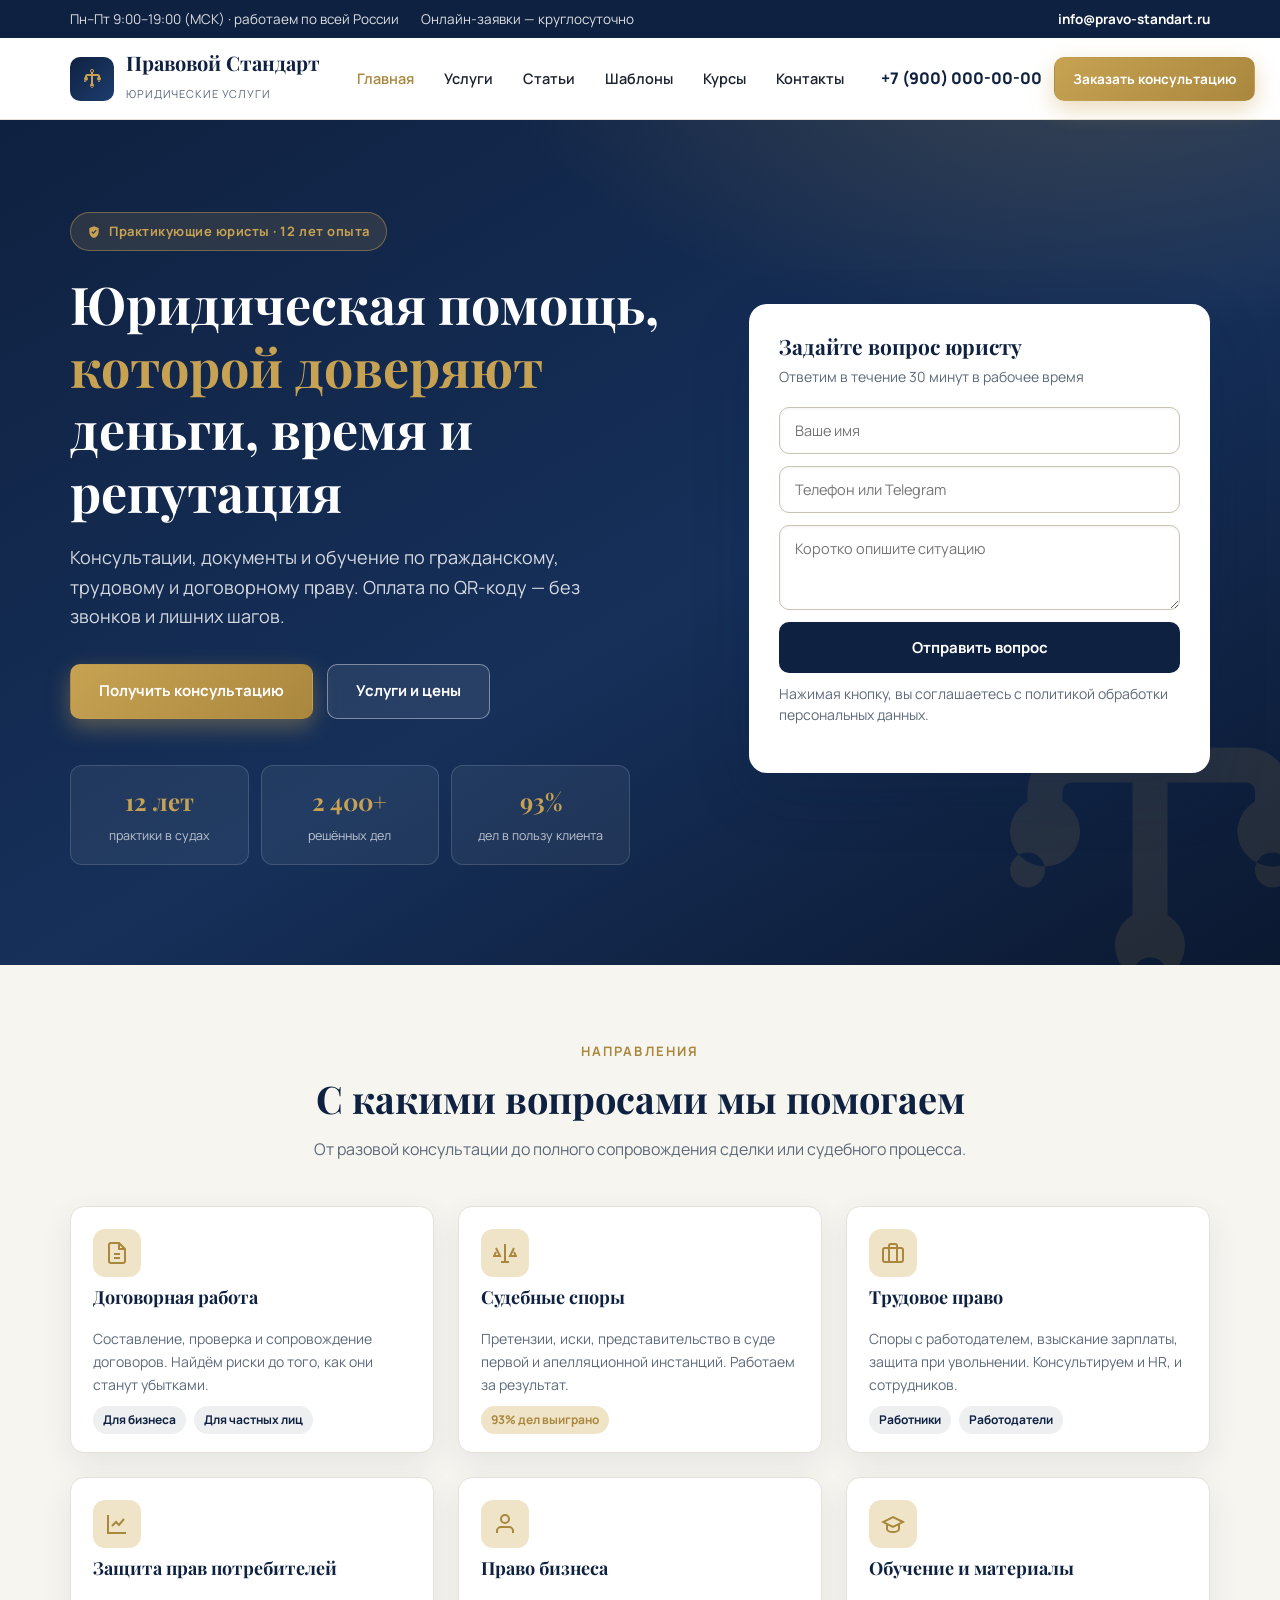
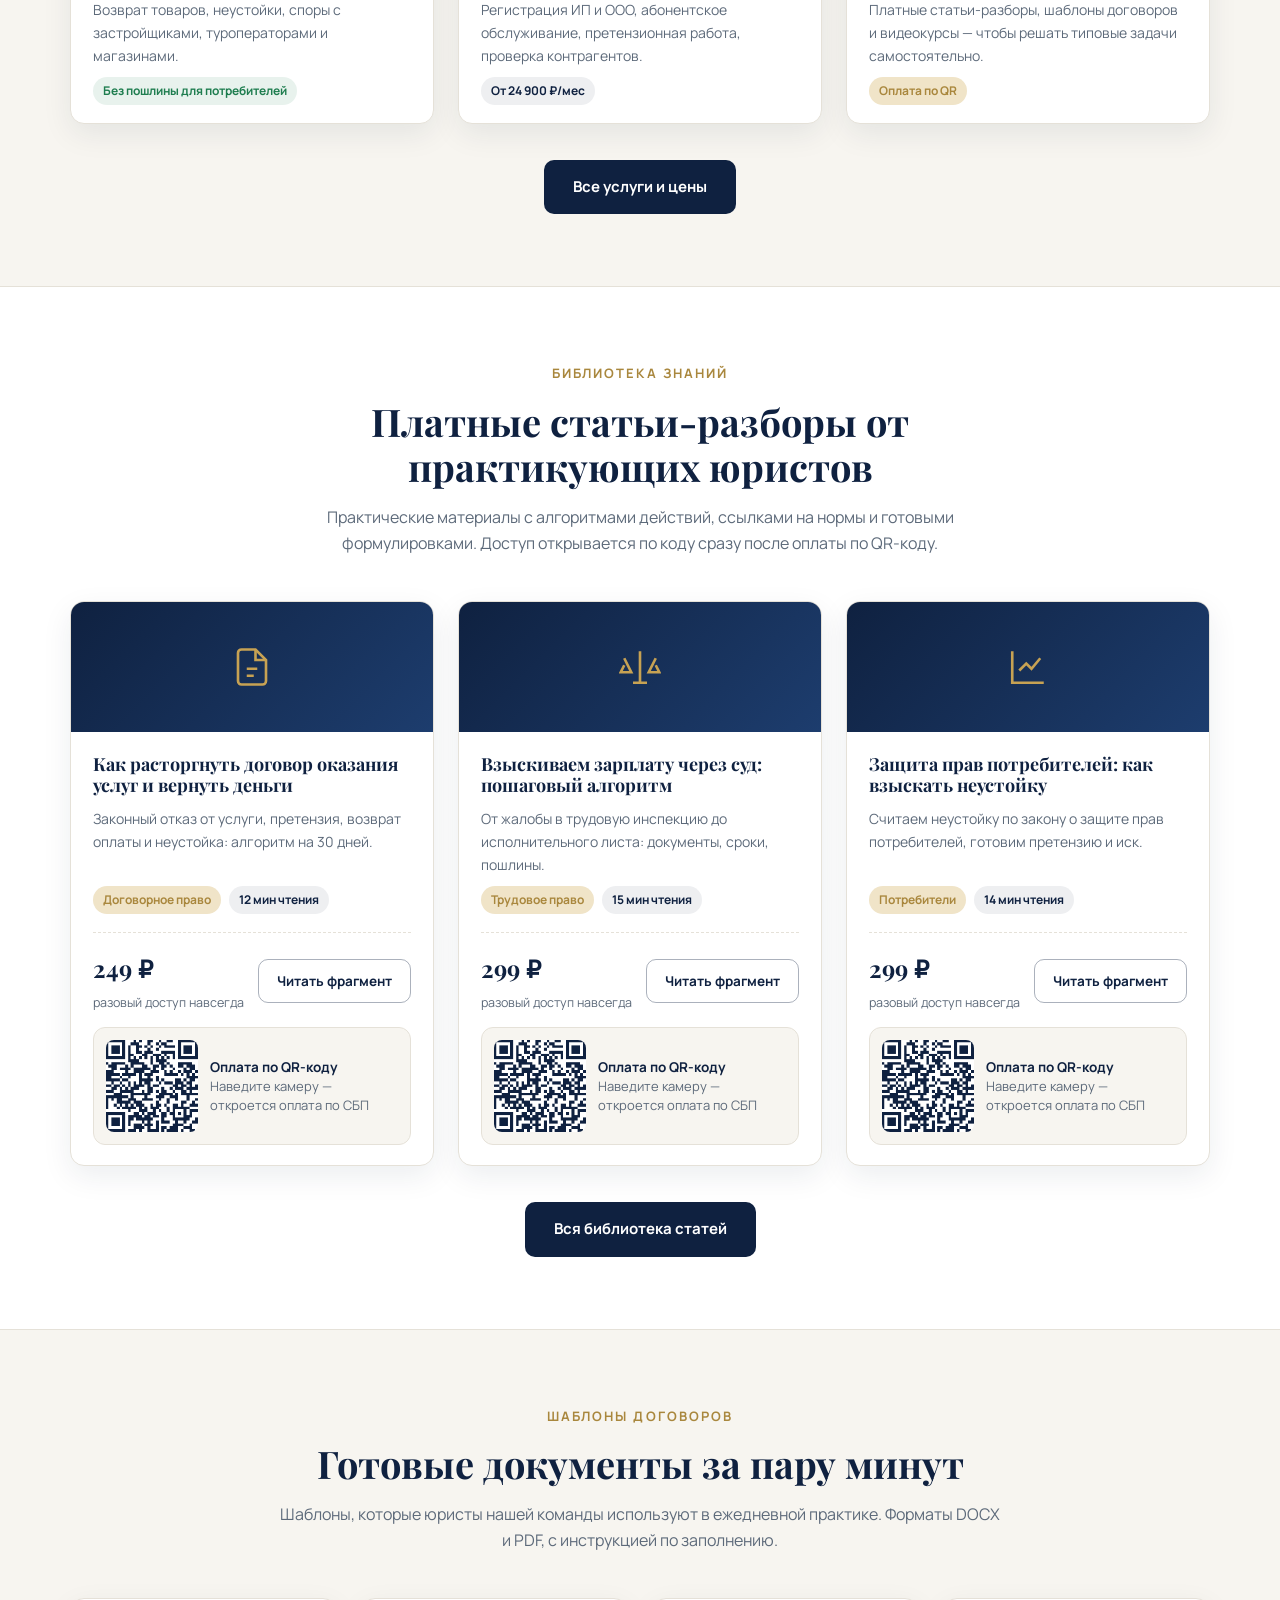
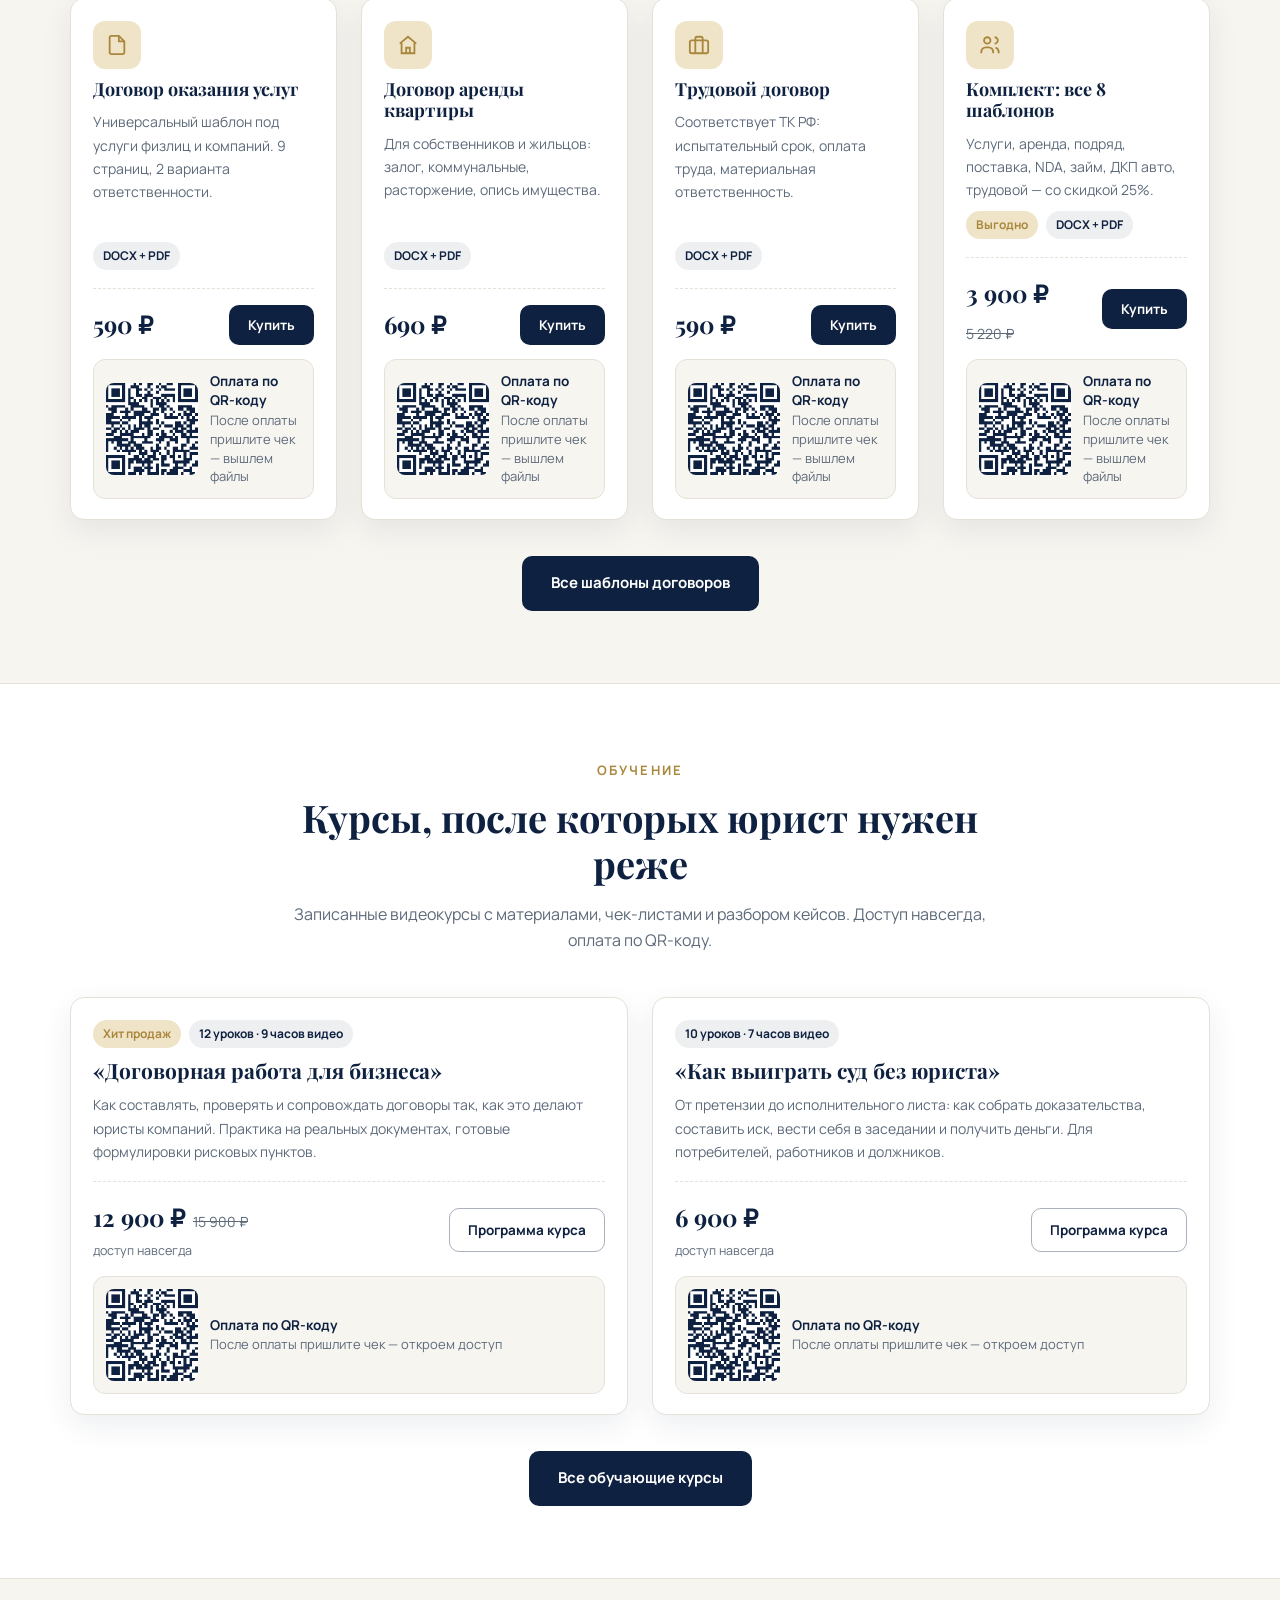
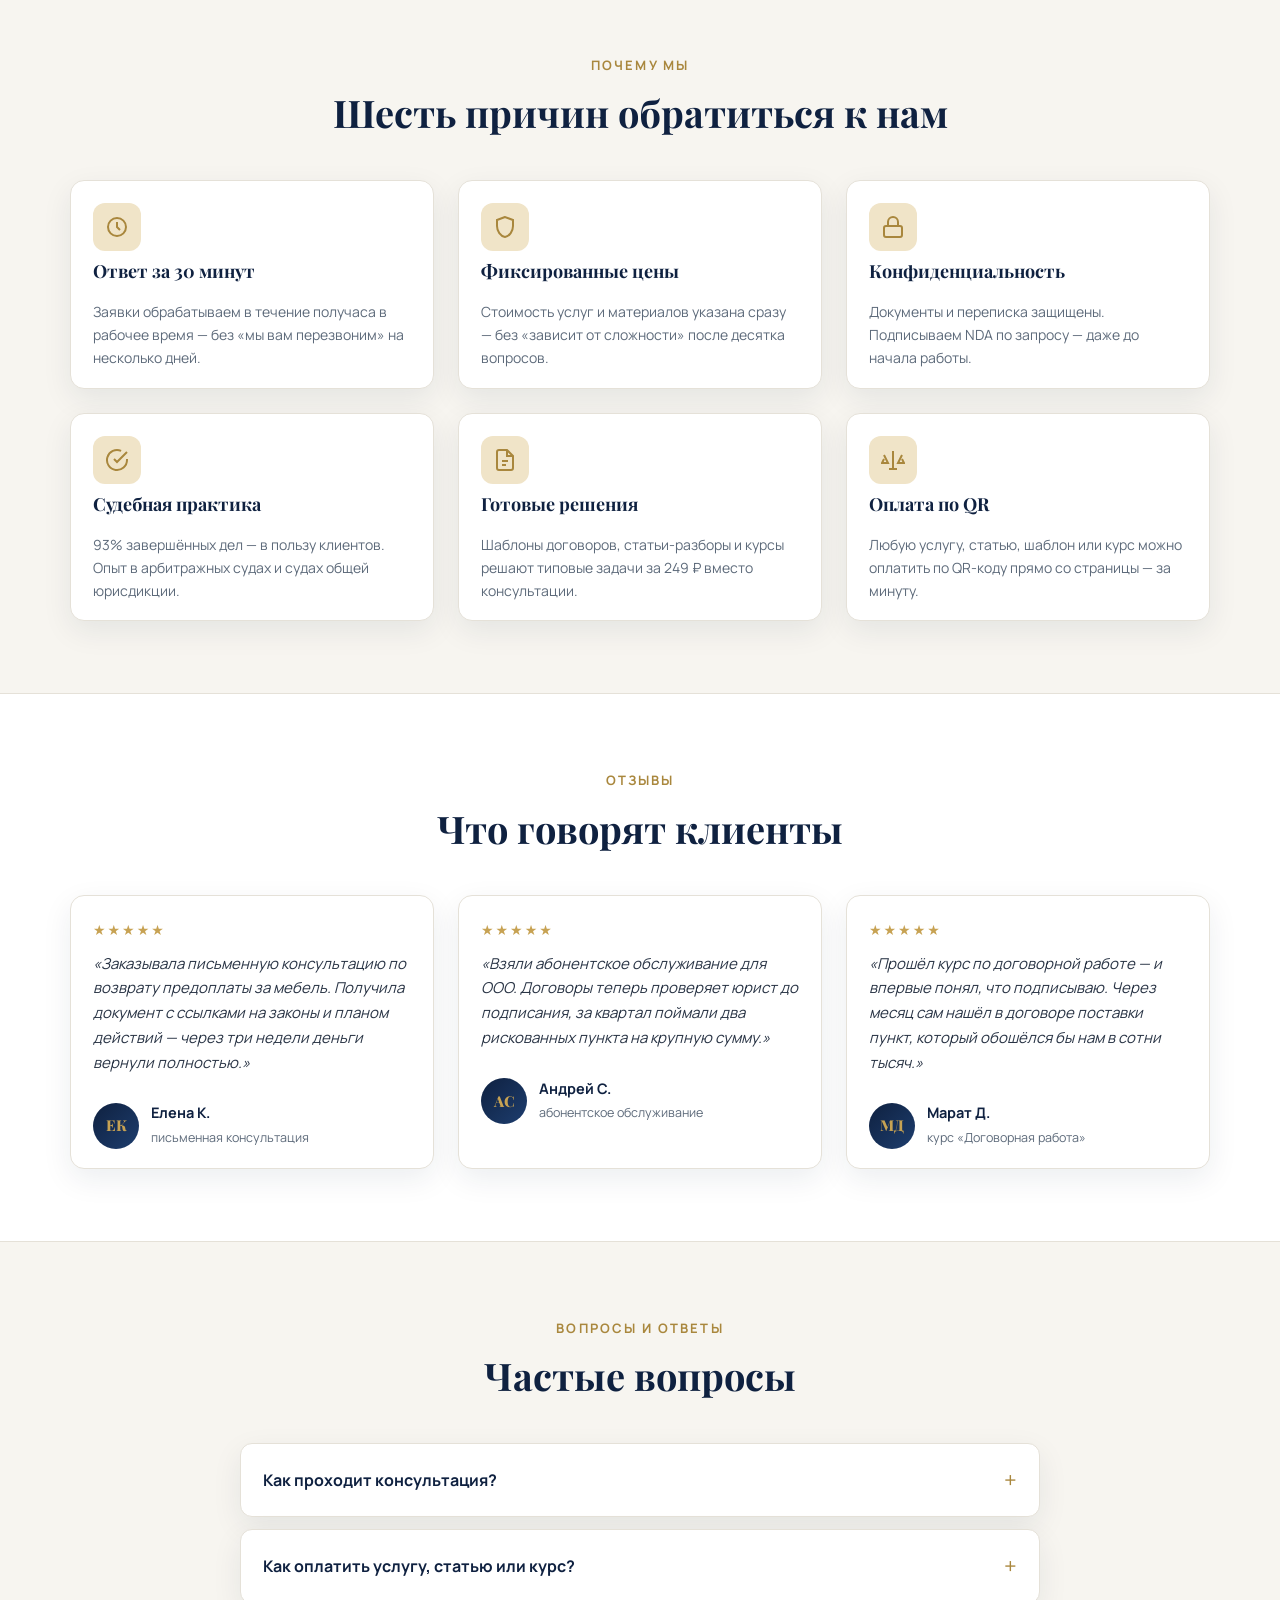
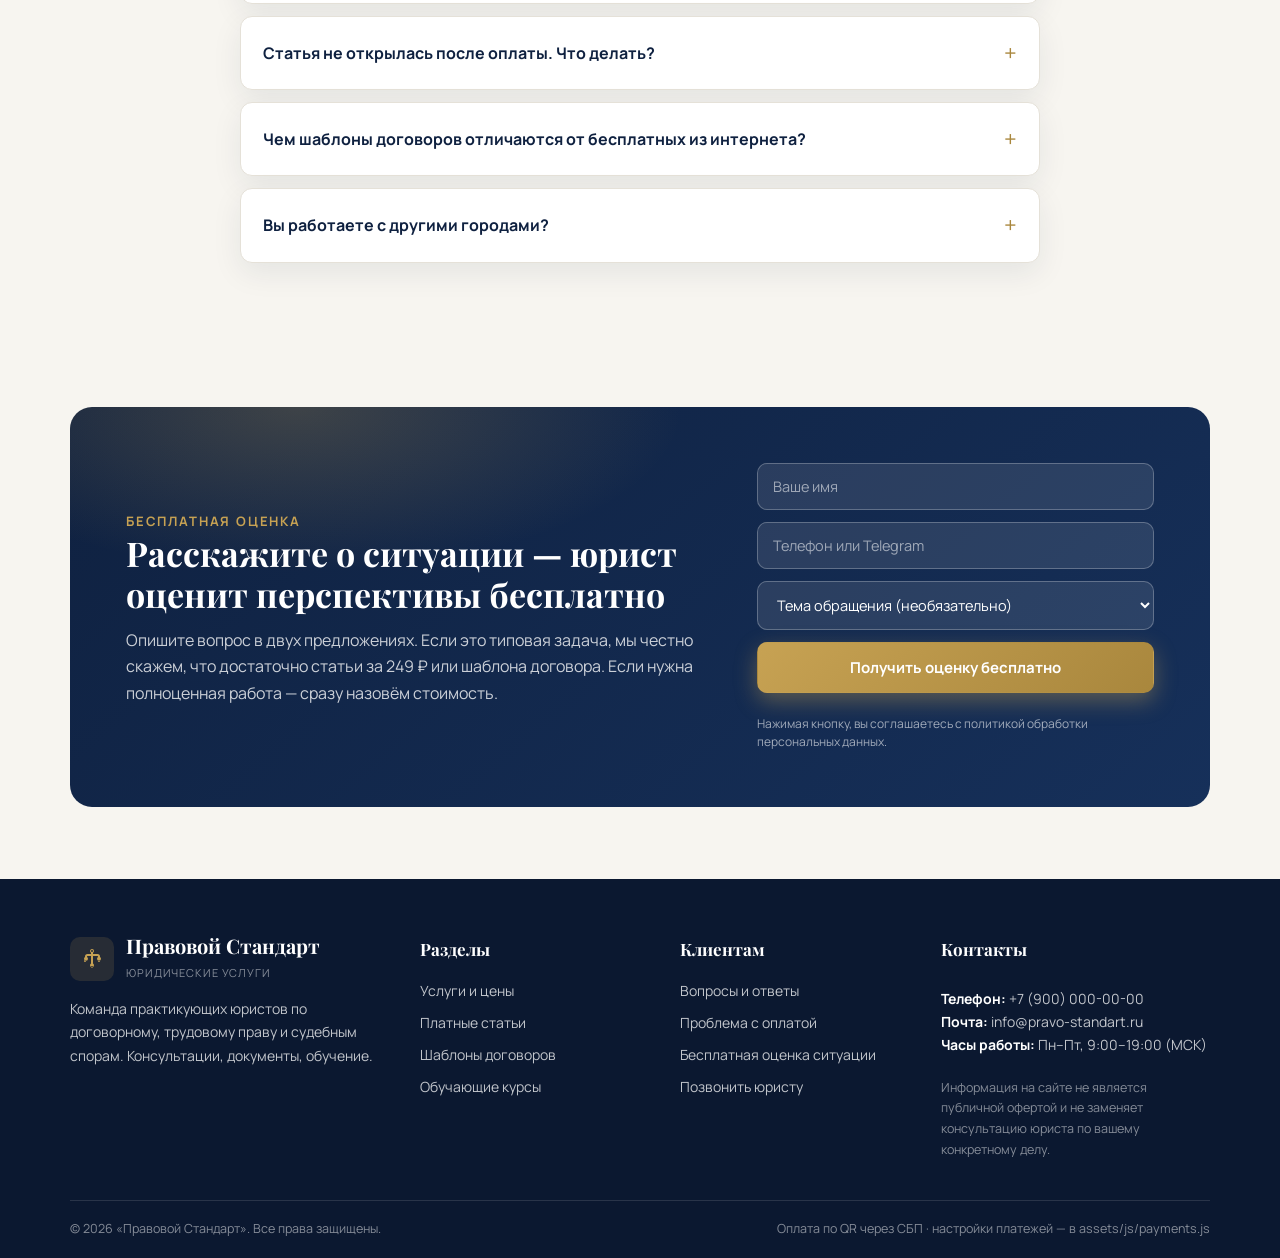
==== index.html @ 8dfcd2aa "Создан сайт" ====
<!DOCTYPE html>
<html lang="ru">
<head>
  <meta charset="UTF-8">
  <meta name="viewport" content="width=device-width, initial-scale=1.0">
  <title>Правовой Стандарт — юридические консультации, статьи, шаблоны договоров и курсы</title>
  <meta name="description" content="Юридические консультации, платные статьи по праву, шаблоны договоров и обучающие курсы. Оплата по QR-коду за минуту.">
  <link rel="icon" href="data:image/svg+xml,%3Csvg xmlns='http://www.w3.org/2000/svg' viewBox='0 0 100 100'%3E%3Crect width='100' height='100' rx='22' fill='%230f2140'/%3E%3Ctext x='50' y='66' font-family='Georgia' font-size='42' font-weight='bold' text-anchor='middle' fill='%23c7a253'%3EПС%3C/text%3E%3C/svg%3E">
  <link rel="preconnect" href="https://fonts.googleapis.com">
  <link rel="preconnect" href="https://fonts.gstatic.com" crossorigin>
  <link href="https://fonts.googleapis.com/css2?family=Manrope:wght@400;600;700;800&family=Playfair+Display:wght@600;700&display=swap" rel="stylesheet">
  <link rel="stylesheet" href="assets/css/style.css">
</head>
<body>

  <!-- Верхняя полоса -->
  <div class="topbar">
    <div class="container">
      <div class="topbar__left">
        <span class="hide-m">Пн–Пт 9:00–19:00 (МСК) · работаем по всей России</span>
        <span class="hide-m">Онлайн-заявки — круглосуточно</span>
      </div>
      <div><a href="mailto:info@pravo-standart.ru">info@pravo-standart.ru</a></div>
    </div>
  </div>

  <!-- Шапка -->
  <header class="header">
    <div class="container">
      <a class="logo" href="index.html">
        <span class="logo__badge">
          <svg width="24" height="24" viewBox="0 0 24 24" fill="currentColor"><path d="M12 2a2 2 0 0 1 2 2c0 .74-.4 1.38-1 1.72V7h4.5A2.5 2.5 0 0 1 20 9.5v.58c.59.34 1 .98 1 1.72a2 2 0 0 1-4 0c0-.74.41-1.38 1-1.72V9.5a.5.5 0 0 0-.5-.5H13v7.58c.59.34 1 .98 1 1.72a2 2 0 0 1-4 0c0-.74.41-1.38 1-1.72V9H7.5a.5.5 0 0 0-.5.5v.58c.59.34 1 .98 1 1.72a2 2 0 0 1-4 0c0-.74.41-1.38 1-1.72V9.5A2.5 2.5 0 0 1 7.5 7H11V5.72A2 2 0 0 1 12 2zM5 13a1 1 0 1 0 0 2 1 1 0 0 0 0-2zm14 0a1 1 0 1 0 0 2 1 1 0 0 0 0-2zm-7 6a1 1 0 1 0 0 2 1 1 0 0 0 0-2zm0-16a1 1 0 1 0 0 2 1 1 0 0 0 0-2z"/></svg>
        </span>
        <span>
          <span class="logo__name">Правовой Стандарт</span><br>
          <span class="logo__tag">юридические услуги</span>
        </span>
      </a>
      <nav class="nav">
        <a data-page="index" href="index.html">Главная</a>
        <a data-page="uslugi" href="uslugi.html">Услуги</a>
        <a data-page="stati" href="stati.html">Статьи</a>
        <a data-page="shablony" href="shablony.html">Шаблоны</a>
        <a data-page="kursy" href="kursy.html">Курсы</a>
        <a href="#contacts">Контакты</a>
      </nav>
      <div class="header__cta">
        <a class="header__phone" href="tel:+79000000000">+7 (900) 000-00-00</a>
        <a class="btn btn--gold btn--sm" href="#zayavka">Заказать консультацию</a>
        <button class="burger" aria-label="Открыть меню"><span></span><span></span><span></span></button>
      </div>
    </div>
  </header>

  <!-- Hero -->
  <section class="hero">
    <div class="container">
      <div>
        <span class="hero__badge">
          <svg width="14" height="14" viewBox="0 0 24 24" fill="currentColor"><path d="M12 2 4 5v6c0 5.25 3.4 10.16 8 11 4.6-.84 8-5.75 8-11V5l-8-3zm-1.2 13.5-3.2-3.2 1.4-1.4 1.8 1.8 4.4-4.4 1.4 1.4-5.8 5.8z"/></svg>
          Практикующие юристы · 12 лет опыта
        </span>
        <h1>Юридическая помощь, <em>которой доверяют</em> деньги, время и репутация</h1>
        <p class="hero__lead">Консультации, документы и обучение по гражданскому, трудовому и договорному праву. Оплата по QR-коду — без звонков и лишних шагов.</p>
        <div class="hero__actions">
          <a class="btn btn--gold" href="#zayavka">Получить консультацию</a>
          <a class="btn btn--ghost-light" href="uslugi.html">Услуги и цены</a>
        </div>
        <div class="hero__stats">
          <div class="hero__stat"><b>12 лет</b><span>практики в судах</span></div>
          <div class="hero__stat"><b>2 400+</b><span>решённых дел</span></div>
          <div class="hero__stat"><b>93%</b><span>дел в пользу клиента</span></div>
        </div>
      </div>
      <div class="hero__card">
        <h3>Задайте вопрос юристу</h3>
        <p>Ответим в течение 30 минут в рабочее время</p>
        <form class="hero-form" data-demo-form>
          <div class="hero-form__row">
            <input type="text" name="name" placeholder="Ваше имя" required>
            <input type="tel" name="phone" placeholder="Телефон или Telegram" required>
            <textarea name="question" rows="3" placeholder="Коротко опишите ситуацию" required></textarea>
            <button class="btn btn--navy btn--block" type="submit">Отправить вопрос</button>
          </div>
        </form>
        <div class="form-success">✓ Заявка отправлена! Юрист свяжется с вами в ближайшее время.</div>
        <p class="form-note">Нажимая кнопку, вы соглашаетесь с политикой обработки персональных данных.</p>
      </div>
    </div>
  </section>

  <!-- Направления -->
  <section class="section" id="uslugi-kratko">
    <div class="container">
      <div class="section-head">
        <span class="kicker">Направления</span>
        <h2>С какими вопросами мы помогаем</h2>
        <p>От разовой консультации до полного сопровождения сделки или судебного процесса.</p>
      </div>
      <div class="grid grid--3">
        <div class="card feature">
          <div class="card__body">
            <div class="card__icon"><svg width="24" height="24" viewBox="0 0 24 24" fill="none" stroke="currentColor" stroke-width="2"><path d="M14 2H6a2 2 0 0 0-2 2v16a2 2 0 0 0 2 2h12a2 2 0 0 0 2-2V8z"/><path d="M14 2v6h6M9 13h6M9 17h6"/></svg></div>
            <h3 class="card__title">Договорная работа</h3>
            <p class="card__text">Составление, проверка и сопровождение договоров. Найдём риски до того, как они станут убытками.</p>
            <div class="card__meta"><span class="chip">Для бизнеса</span><span class="chip">Для частных лиц</span></div>
          </div>
        </div>
        <div class="card feature">
          <div class="card__body">
            <div class="card__icon"><svg width="24" height="24" viewBox="0 0 24 24" fill="none" stroke="currentColor" stroke-width="2"><path d="M12 3v18M3 7l4 8H1l2-4M21 7l-4 8h6l-2-4"/><path d="M8 21h8"/></svg></div>
            <h3 class="card__title">Судебные споры</h3>
            <p class="card__text">Претензии, иски, представительство в суде первой и апелляционной инстанций. Работаем за результат.</p>
            <div class="card__meta"><span class="chip chip--gold">93% дел выиграно</span></div>
          </div>
        </div>
        <div class="card feature">
          <div class="card__body">
            <div class="card__icon"><svg width="24" height="24" viewBox="0 0 24 24" fill="none" stroke="currentColor" stroke-width="2"><rect x="2" y="7" width="20" height="14" rx="2"/><path d="M16 21V5a2 2 0 0 0-2-2h-4a2 2 0 0 0-2 2v16"/></svg></div>
            <h3 class="card__title">Трудовое право</h3>
            <p class="card__text">Споры с работодателем, взыскание зарплаты, защита при увольнении. Консультируем и HR, и сотрудников.</p>
            <div class="card__meta"><span class="chip">Работники</span><span class="chip">Работодатели</span></div>
          </div>
        </div>
        <div class="card feature">
          <div class="card__body">
            <div class="card__icon"><svg width="24" height="24" viewBox="0 0 24 24" fill="none" stroke="currentColor" stroke-width="2"><path d="M3 3v18h18"/><path d="m7 14 4-4 3 3 5-6"/></svg></div>
            <h3 class="card__title">Защита прав потребителей</h3>
            <p class="card__text">Возврат товаров, неустойки, споры с застройщиками, туроператорами и магазинами.</p>
            <div class="card__meta"><span class="chip chip--ok">Без пошлины для потребителей</span></div>
          </div>
        </div>
        <div class="card feature">
          <div class="card__body">
            <div class="card__icon"><svg width="24" height="24" viewBox="0 0 24 24" fill="none" stroke="currentColor" stroke-width="2"><path d="M20 21v-2a4 4 0 0 0-4-4H8a4 4 0 0 0-4 4v2"/><circle cx="12" cy="7" r="4"/></svg></div>
            <h3 class="card__title">Право бизнеса</h3>
            <p class="card__text">Регистрация ИП и ООО, абонентское обслуживание, претензионная работа, проверка контрагентов.</p>
            <div class="card__meta"><span class="chip">От 24 900 ₽/мес</span></div>
          </div>
        </div>
        <div class="card feature">
          <div class="card__body">
            <div class="card__icon"><svg width="24" height="24" viewBox="0 0 24 24" fill="none" stroke="currentColor" stroke-width="2"><path d="M22 10 12 5 2 10l10 5 10-5z"/><path d="M6 12v5c0 1.7 2.7 3 6 3s6-1.3 6-3v-5"/></svg></div>
            <h3 class="card__title">Обучение и материалы</h3>
            <p class="card__text">Платные статьи-разборы, шаблоны договоров и видеокурсы — чтобы решать типовые задачи самостоятельно.</p>
            <div class="card__meta"><span class="chip chip--gold">Оплата по QR</span></div>
          </div>
        </div>
      </div>
      <div style="text-align:center;margin-top:36px">
        <a class="btn btn--navy" href="uslugi.html">Все услуги и цены</a>
      </div>
    </div>
  </section>

  <!-- Популярные статьи -->
  <section class="section" style="background:#fff;border-top:1px solid var(--line);border-bottom:1px solid var(--line)">
    <div class="container">
      <div class="section-head">
        <span class="kicker">Библиотека знаний</span>
        <h2>Платные статьи-разборы от практикующих юристов</h2>
        <p>Практические материалы с алгоритмами действий, ссылками на нормы и готовыми формулировками. Доступ открывается по коду сразу после оплаты по QR-коду.</p>
      </div>
      <div class="grid grid--3">
        <article class="card">
          <div class="article-card__cover"><svg viewBox="0 0 24 24" fill="none" stroke="currentColor" stroke-width="1.5"><path d="M14 2H6a2 2 0 0 0-2 2v16a2 2 0 0 0 2 2h12a2 2 0 0 0 2-2V8z"/><path d="M14 2v6h6M9 13h6M9 17h4"/></svg></div>
          <div class="card__body">
            <h3 class="card__title">Как расторгнуть договор оказания услуг и вернуть деньги</h3>
            <p class="card__text">Законный отказ от услуги, претензия, возврат оплаты и неустойка: алгоритм на 30 дней.</p>
            <div class="card__meta"><span class="chip chip--gold">Договорное право</span><span class="chip">12 мин чтения</span></div>
          </div>
          <div class="pay-box">
            <div class="pay-box__row">
              <div class="pay-box__price"><b>249 ₽</b><span class="pay-box__unit">разовый доступ навсегда</span></div>
              <a class="btn btn--ghost btn--sm" href="stati/kak-rastorgnut-dogovor-okazaniya-uslug.html">Читать фрагмент</a>
            </div>
            <div class="qr-inline" role="button" tabindex="0">
              <div data-qr="st-1"></div>
              <div class="qr-inline__text"><b>Оплата по QR-коду</b>Наведите камеру — откроется оплата по СБП</div>
            </div>
          </div>
        </article>
        <article class="card">
          <div class="article-card__cover"><svg viewBox="0 0 24 24" fill="none" stroke="currentColor" stroke-width="1.5"><path d="M12 3v18M3 7l4 8H1l2-4M21 7l-4 8h6l-2-4"/><path d="M8 21h8"/></svg></div>
          <div class="card__body">
            <h3 class="card__title">Взыскиваем зарплату через суд: пошаговый алгоритм</h3>
            <p class="card__text">От жалобы в трудовую инспекцию до исполнительного листа: документы, сроки, пошлины.</p>
            <div class="card__meta"><span class="chip chip--gold">Трудовое право</span><span class="chip">15 мин чтения</span></div>
          </div>
          <div class="pay-box">
            <div class="pay-box__row">
              <div class="pay-box__price"><b>299 ₽</b><span class="pay-box__unit">разовый доступ навсегда</span></div>
              <a class="btn btn--ghost btn--sm" href="stati/vzyskanie-zarplaty-cherez-sud.html">Читать фрагмент</a>
            </div>
            <div class="qr-inline" role="button" tabindex="0">
              <div data-qr="st-2"></div>
              <div class="qr-inline__text"><b>Оплата по QR-коду</b>Наведите камеру — откроется оплата по СБП</div>
            </div>
          </div>
        </article>
        <article class="card">
          <div class="article-card__cover"><svg viewBox="0 0 24 24" fill="none" stroke="currentColor" stroke-width="1.5"><path d="M3 3v18h18"/><path d="m7 14 4-4 3 3 5-6"/></svg></div>
          <div class="card__body">
            <h3 class="card__title">Защита прав потребителей: как взыскать неустойку</h3>
            <p class="card__text">Считаем неустойку по закону о защите прав потребителей, готовим претензию и иск.</p>
            <div class="card__meta"><span class="chip chip--gold">Потребители</span><span class="chip">14 мин чтения</span></div>
          </div>
          <div class="pay-box">
            <div class="pay-box__row">
              <div class="pay-box__price"><b>299 ₽</b><span class="pay-box__unit">разовый доступ навсегда</span></div>
              <a class="btn btn--ghost btn--sm" href="stati/zashita-prav-potrebiteley-neustoyka.html">Читать фрагмент</a>
            </div>
            <div class="qr-inline" role="button" tabindex="0">
              <div data-qr="st-5"></div>
              <div class="qr-inline__text"><b>Оплата по QR-коду</b>Наведите камеру — откроется оплата по СБП</div>
            </div>
          </div>
        </article>
      </div>
      <div style="text-align:center;margin-top:36px">
        <a class="btn btn--navy" href="stati.html">Вся библиотека статей</a>
      </div>
    </div>
  </section>

  <!-- Шаблоны -->
  <section class="section">
    <div class="container">
      <div class="section-head">
        <span class="kicker">Шаблоны договоров</span>
        <h2>Готовые документы за пару минут</h2>
        <p>Шаблоны, которые юристы нашей команды используют в ежедневной практике. Форматы DOCX и PDF, с инструкцией по заполнению.</p>
      </div>
      <div class="grid grid--4">
        <article class="card">
          <div class="card__body">
            <div class="card__icon"><svg width="22" height="22" viewBox="0 0 24 24" fill="none" stroke="currentColor" stroke-width="2"><path d="M14 2H6a2 2 0 0 0-2 2v16a2 2 0 0 0 2 2h12a2 2 0 0 0 2-2V8z"/><path d="M14 2v6h6"/></svg></div>
            <h3 class="card__title">Договор оказания услуг</h3>
            <p class="card__text">Универсальный шаблон под услуги физлиц и компаний. 9 страниц, 2 варианта ответственности.</p>
            <div class="card__meta"><span class="chip">DOCX + PDF</span></div>
          </div>
          <div class="pay-box">
            <div class="pay-box__row">
              <div class="pay-box__price"><b>590 ₽</b></div>
              <button class="btn btn--navy btn--sm" data-buy="t-uslugi">Купить</button>
            </div>
            <div class="qr-inline" role="button" tabindex="0">
              <div data-qr="t-uslugi"></div>
              <div class="qr-inline__text"><b>Оплата по QR-коду</b>После оплаты пришлите чек — вышлем файлы</div>
            </div>
          </div>
        </article>
        <article class="card">
          <div class="card__body">
            <div class="card__icon"><svg width="22" height="22" viewBox="0 0 24 24" fill="none" stroke="currentColor" stroke-width="2"><path d="M3 10.5 12 3l9 7.5"/><path d="M5 9.5V21h14V9.5"/><path d="M10 21v-6h4v6"/></svg></div>
            <h3 class="card__title">Договор аренды квартиры</h3>
            <p class="card__text">Для собственников и жильцов: залог, коммунальные, расторжение, опись имущества.</p>
            <div class="card__meta"><span class="chip">DOCX + PDF</span></div>
          </div>
          <div class="pay-box">
            <div class="pay-box__row">
              <div class="pay-box__price"><b>690 ₽</b></div>
              <button class="btn btn--navy btn--sm" data-buy="t-arenda">Купить</button>
            </div>
            <div class="qr-inline" role="button" tabindex="0">
              <div data-qr="t-arenda"></div>
              <div class="qr-inline__text"><b>Оплата по QR-коду</b>После оплаты пришлите чек — вышлем файлы</div>
            </div>
          </div>
        </article>
        <article class="card">
          <div class="card__body">
            <div class="card__icon"><svg width="22" height="22" viewBox="0 0 24 24" fill="none" stroke="currentColor" stroke-width="2"><rect x="2" y="7" width="20" height="14" rx="2"/><path d="M16 21V5a2 2 0 0 0-2-2h-4a2 2 0 0 0-2 2v16"/></svg></div>
            <h3 class="card__title">Трудовой договор</h3>
            <p class="card__text">Соответствует ТК РФ: испытательный срок, оплата труда, материальная ответственность.</p>
            <div class="card__meta"><span class="chip">DOCX + PDF</span></div>
          </div>
          <div class="pay-box">
            <div class="pay-box__row">
              <div class="pay-box__price"><b>590 ₽</b></div>
              <button class="btn btn--navy btn--sm" data-buy="t-trudovoy">Купить</button>
            </div>
            <div class="qr-inline" role="button" tabindex="0">
              <div data-qr="t-trudovoy"></div>
              <div class="qr-inline__text"><b>Оплата по QR-коду</b>После оплаты пришлите чек — вышлем файлы</div>
            </div>
          </div>
        </article>
        <article class="card">
          <div class="card__body">
            <div class="card__icon"><svg width="22" height="22" viewBox="0 0 24 24" fill="none" stroke="currentColor" stroke-width="2"><circle cx="9" cy="7" r="3.5"/><path d="M2.5 21v-1.5a5 5 0 0 1 5-5h3a5 5 0 0 1 5 5V21"/><path d="M17 3.5a3.5 3.5 0 0 1 0 7M21.5 21v-1.5a5 5 0 0 0-3.5-4.77"/></svg></div>
            <h3 class="card__title">Комплект: все 8 шаблонов</h3>
            <p class="card__text">Услуги, аренда, подряд, поставка, NDA, займ, ДКП авто, трудовой — со скидкой 25%.</p>
            <div class="card__meta"><span class="chip chip--gold">Выгодно</span><span class="chip">DOCX + PDF</span></div>
          </div>
          <div class="pay-box">
            <div class="pay-box__row">
              <div class="pay-box__price"><b>3 900 ₽</b><s>5 220 ₽</s></div>
              <button class="btn btn--navy btn--sm" data-buy="t-komplekt">Купить</button>
            </div>
            <div class="qr-inline" role="button" tabindex="0">
              <div data-qr="t-komplekt"></div>
              <div class="qr-inline__text"><b>Оплата по QR-коду</b>После оплаты пришлите чек — вышлем файлы</div>
            </div>
          </div>
        </article>
      </div>
      <div style="text-align:center;margin-top:36px">
        <a class="btn btn--navy" href="shablony.html">Все шаблоны договоров</a>
      </div>
    </div>
  </section>

  <!-- Курсы -->
  <section class="section" style="background:#fff;border-top:1px solid var(--line);border-bottom:1px solid var(--line)">
    <div class="container">
      <div class="section-head">
        <span class="kicker">Обучение</span>
        <h2>Курсы, после которых юрист нужен реже</h2>
        <p>Записанные видеокурсы с материалами, чек-листами и разбором кейсов. Доступ навсегда, оплата по QR-коду.</p>
      </div>
      <div class="grid grid--2">
        <article class="card">
          <div class="card__body">
            <div class="card__meta"><span class="chip chip--gold">Хит продаж</span><span class="chip">12 уроков · 9 часов видео</span></div>
            <h3 class="card__title" style="font-size:21px">«Договорная работа для бизнеса»</h3>
            <p class="card__text">Как составлять, проверять и сопровождать договоры так, как это делают юристы компаний. Практика на реальных документах, готовые формулировки рисковых пунктов.</p>
          </div>
          <div class="pay-box">
            <div class="pay-box__row">
              <div class="pay-box__price"><b>12 900 ₽</b><s>15 900 ₽</s><span class="pay-box__unit">доступ навсегда</span></div>
              <a class="btn btn--ghost btn--sm" href="kursy.html">Программа курса</a>
            </div>
            <div class="qr-inline" role="button" tabindex="0">
              <div data-qr="k-dogovory"></div>
              <div class="qr-inline__text"><b>Оплата по QR-коду</b>После оплаты пришлите чек — откроем доступ</div>
            </div>
          </div>
        </article>
        <article class="card">
          <div class="card__body">
            <div class="card__meta"><span class="chip">10 уроков · 7 часов видео</span></div>
            <h3 class="card__title" style="font-size:21px">«Как выиграть суд без юриста»</h3>
            <p class="card__text">От претензии до исполнительного листа: как собрать доказательства, составить иск, вести себя в заседании и получить деньги. Для потребителей, работников и должников.</p>
          </div>
          <div class="pay-box">
            <div class="pay-box__row">
              <div class="pay-box__price"><b>6 900 ₽</b><span class="pay-box__unit">доступ навсегда</span></div>
              <a class="btn btn--ghost btn--sm" href="kursy.html">Программа курса</a>
            </div>
            <div class="qr-inline" role="button" tabindex="0">
              <div data-qr="k-sud"></div>
              <div class="qr-inline__text"><b>Оплата по QR-коду</b>После оплаты пришлите чек — откроем доступ</div>
            </div>
          </div>
        </article>
      </div>
      <div style="text-align:center;margin-top:36px">
        <a class="btn btn--navy" href="kursy.html">Все обучающие курсы</a>
      </div>
    </div>
  </section>

  <!-- Преимущества -->
  <section class="section">
    <div class="container">
      <div class="section-head">
        <span class="kicker">Почему мы</span>
        <h2>Шесть причин обратиться к нам</h2>
      </div>
      <div class="grid grid--3">
        <div class="card feature"><div class="card__body">
          <div class="card__icon"><svg width="24" height="24" viewBox="0 0 24 24" fill="none" stroke="currentColor" stroke-width="2"><circle cx="12" cy="12" r="9"/><path d="M12 7v5l3 3"/></svg></div>
          <h3 class="card__title">Ответ за 30 минут</h3>
          <p class="card__text">Заявки обрабатываем в течение получаса в рабочее время — без «мы вам перезвоним» на несколько дней.</p>
        </div></div>
        <div class="card feature"><div class="card__body">
          <div class="card__icon"><svg width="24" height="24" viewBox="0 0 24 24" fill="none" stroke="currentColor" stroke-width="2"><path d="M12 2 4 5v6c0 5.25 3.4 10.16 8 11 4.6-.84 8-5.75 8-11V5l-8-3z"/></svg></div>
          <h3 class="card__title">Фиксированные цены</h3>
          <p class="card__text">Стоимость услуг и материалов указана сразу — без «зависит от сложности» после десятка вопросов.</p>
        </div></div>
        <div class="card feature"><div class="card__body">
          <div class="card__icon"><svg width="24" height="24" viewBox="0 0 24 24" fill="none" stroke="currentColor" stroke-width="2"><rect x="3" y="11" width="18" height="11" rx="2"/><path d="M7 11V7a5 5 0 0 1 10 0v4"/></svg></div>
          <h3 class="card__title">Конфиденциальность</h3>
          <p class="card__text">Документы и переписка защищены. Подписываем NDA по запросу — даже до начала работы.</p>
        </div></div>
        <div class="card feature"><div class="card__body">
          <div class="card__icon"><svg width="24" height="24" viewBox="0 0 24 24" fill="none" stroke="currentColor" stroke-width="2"><path d="M22 11.1V12a10 10 0 1 1-5.9-9.1"/><path d="M22 4 12 14l-3-3"/></svg></div>
          <h3 class="card__title">Судебная практика</h3>
          <p class="card__text">93% завершённых дел — в пользу клиентов. Опыт в арбитражных судах и судах общей юрисдикции.</p>
        </div></div>
        <div class="card feature"><div class="card__body">
          <div class="card__icon"><svg width="24" height="24" viewBox="0 0 24 24" fill="none" stroke="currentColor" stroke-width="2"><path d="M14 2H6a2 2 0 0 0-2 2v16a2 2 0 0 0 2 2h12a2 2 0 0 0 2-2V8z"/><path d="M14 2v6h6M9 13h6M9 17h4"/></svg></div>
          <h3 class="card__title">Готовые решения</h3>
          <p class="card__text">Шаблоны договоров, статьи-разборы и курсы решают типовые задачи за 249 ₽ вместо консультации.</p>
        </div></div>
        <div class="card feature"><div class="card__body">
          <div class="card__icon"><svg width="24" height="24" viewBox="0 0 24 24" fill="none" stroke="currentColor" stroke-width="2"><path d="M12 3v18M3 7l4 8H1l2-4M21 7l-4 8h6l-2-4"/><path d="M8 21h8"/></svg></div>
          <h3 class="card__title">Оплата по QR</h3>
          <p class="card__text">Любую услугу, статью, шаблон или курс можно оплатить по QR-коду прямо со страницы — за минуту.</p>
        </div></div>
      </div>
    </div>
  </section>

  <!-- Отзывы -->
  <section class="section" style="background:#fff;border-top:1px solid var(--line);border-bottom:1px solid var(--line)">
    <div class="container">
      <div class="section-head">
        <span class="kicker">Отзывы</span>
        <h2>Что говорят клиенты</h2>
      </div>
      <div class="grid grid--3">
        <div class="card review"><div class="card__body">
          <div class="stars">★★★★★</div>
          <p class="review__text">«Заказывала письменную консультацию по возврату предоплаты за мебель. Получила документ с ссылками на законы и планом действий — через три недели деньги вернули полностью.»</p>
          <div class="review__author">
            <div class="review__avatar">ЕК</div>
            <div><b>Елена К.</b><span>письменная консультация</span></div>
          </div>
        </div></div>
        <div class="card review"><div class="card__body">
          <div class="stars">★★★★★</div>
          <p class="review__text">«Взяли абонентское обслуживание для ООО. Договоры теперь проверяет юрист до подписания, за квартал поймали два рискованных пункта на крупную сумму.»</p>
          <div class="review__author">
            <div class="review__avatar">АС</div>
            <div><b>Андрей С.</b><span>абонентское обслуживание</span></div>
          </div>
        </div></div>
        <div class="card review"><div class="card__body">
          <div class="stars">★★★★★</div>
          <p class="review__text">«Прошёл курс по договорной работе — и впервые понял, что подписываю. Через месяц сам нашёл в договоре поставки пункт, который обошёлся бы нам в сотни тысяч.»</p>
          <div class="review__author">
            <div class="review__avatar">МД</div>
            <div><b>Марат Д.</b><span>курс «Договорная работа»</span></div>
          </div>
        </div></div>
      </div>
    </div>
  </section>

  <!-- FAQ -->
  <section class="section">
    <div class="container">
      <div class="section-head">
        <span class="kicker">Вопросы и ответы</span>
        <h2>Частые вопросы</h2>
      </div>
      <div class="faq">
        <details>
          <summary>Как проходит консультация?</summary>
          <p>Вы оставляете заявку или оплачиваете консультацию по QR-коду. Юрист связывается с вами, изучает документы и ситуацию, даёт правовую оценку и план действий. Устная консультация длится до 45 минут — по телефону, в видеозвонке или в мессенджере.</p>
        </details>
        <details>
          <summary>Как оплатить услугу, статью или курс?</summary>
          <p>Под каждым товаром на сайте есть QR-код. Наведите камеру — откроется оплата по СБП (карта, СБП или банковское приложение). После оплаты доступ к статье открывается сразу, шаблоны и доступы к курсам направляются на почту.</p>
        </details>
        <details>
          <summary>Статья не открылась после оплаты. Что делать?</summary>
          <p>Введите код доступа из нашего письма в форму на странице статьи — материал откроется на этом устройстве. Если код не пришёл в течение часа, напишите нам на info@pravo-standart.ru с номером чека: откроем доступ вручную в течение рабочего дня.</p>
        </details>
        <details>
          <summary>Чем шаблоны договоров отличаются от бесплатных из интернета?</summary>
          <p>Наши шаблоны — это рабочие документы из практики юристов: сбалансированные условия, защита от типовых споров, инструкции по заполнению и пояснения к каждому рисковому пункту. Бесплатные шаблоны часто устаревшие и написаны в пользу одной из сторон.</p>
        </details>
        <details>
          <summary>Вы работаете с другими городами?</summary>
          <p>Да, мы работаем по всей России: консультации — онлайн, документы — по электронной почте, судебные дела — с представителем или в порядке онлайн-заседаний, которые сейчас проводят большинство судов.</p>
        </details>
      </div>
    </div>
  </section>

  <!-- CTA -->
  <section class="section" id="zayavka">
    <div class="container">
      <div class="cta-band">
        <div>
          <span class="kicker" style="color:var(--gold);font-size:13px;font-weight:700;letter-spacing:.14em;text-transform:uppercase">Бесплатная оценка</span>
          <h2>Расскажите о ситуации — юрист оценит перспективы бесплатно</h2>
          <p>Опишите вопрос в двух предложениях. Если это типовая задача, мы честно скажем, что достаточно статьи за 249 ₽ или шаблона договора. Если нужна полноценная работа — сразу назовём стоимость.</p>
        </div>
        <form class="contact-form" data-demo-form>
          <input type="text" name="name" placeholder="Ваше имя" required>
          <input type="tel" name="phone" placeholder="Телефон или Telegram" required>
          <select name="topic">
            <option value="">Тема обращения (необязательно)</option>
            <option>Консультация юриста</option>
            <option>Договор / документы</option>
            <option>Судебный спор</option>
            <option>Трудовой вопрос</option>
            <option>Проблема с оплатой на сайте</option>
          </select>
          <button class="btn btn--gold btn--block" type="submit">Получить оценку бесплатно</button>
          <div class="form-success">✓ Заявка отправлена! Ответим в течение 30 минут в рабочее время.</div>
          <p class="form-note" style="color:rgba(255,255,255,.6)">Нажимая кнопку, вы соглашаетесь с политикой обработки персональных данных.</p>
        </form>
      </div>
    </div>
  </section>

  <!-- Футер -->
  <footer class="footer" id="contacts">
    <div class="container">
      <div class="footer__grid">
        <div class="footer__about">
          <a class="logo" href="index.html" style="align-items:center">
            <span class="logo__badge" style="background:rgba(199,162,83,.15)">
              <svg width="24" height="24" viewBox="0 0 24 24" fill="currentColor"><path d="M12 2a2 2 0 0 1 2 2c0 .74-.4 1.38-1 1.72V7h4.5A2.5 2.5 0 0 1 20 9.5v.58c.59.34 1 .98 1 1.72a2 2 0 0 1-4 0c0-.74.41-1.38 1-1.72V9.5a.5.5 0 0 0-.5-.5H13v7.58c.59.34 1 .98 1 1.72a2 2 0 0 1-4 0c0-.74.41-1.38 1-1.72V9H7.5a.5.5 0 0 0-.5.5v.58c.59.34 1 .98 1 1.72a2 2 0 0 1-4 0c0-.74.41-1.38 1-1.72V9.5A2.5 2.5 0 0 1 7.5 7H11V5.72A2 2 0 0 1 12 2zM5 13a1 1 0 1 0 0 2 1 1 0 0 0 0-2zm14 0a1 1 0 1 0 0 2 1 1 0 0 0 0-2zm-7 6a1 1 0 1 0 0 2 1 1 0 0 0 0-2zm0-16a1 1 0 1 0 0 2 1 1 0 0 0 0-2z"/></svg>
            </span>
            <span><span class="logo__name" style="color:#fff">Правовой Стандарт</span><br><span class="logo__tag" style="color:rgba(255,255,255,.5)">юридические услуги</span></span>
          </a>
          <p>Команда практикующих юристов по договорному, трудовому праву и судебным спорам. Консультации, документы, обучение.</p>
        </div>
        <div>
          <h4>Разделы</h4>
          <ul>
            <li><a href="uslugi.html">Услуги и цены</a></li>
            <li><a href="stati.html">Платные статьи</a></li>
            <li><a href="shablony.html">Шаблоны договоров</a></li>
            <li><a href="kursy.html">Обучающие курсы</a></li>
          </ul>
        </div>
        <div>
          <h4>Клиентам</h4>
          <ul>
            <li><a href="#faq">Вопросы и ответы</a></li>
            <li><a href="mailto:info@pravo-standart.ru">Проблема с оплатой</a></li>
            <li><a href="#zayavka">Бесплатная оценка ситуации</a></li>
            <li><a href="tel:+79000000000">Позвонить юристу</a></li>
          </ul>
        </div>
        <div class="footer__contacts">
          <h4>Контакты</h4>
          <div>
            <b>Телефон:</b> <a href="tel:+79000000000">+7 (900) 000-00-00</a><br>
            <b>Почта:</b> <a href="mailto:info@pravo-standart.ru">info@pravo-standart.ru</a><br>
            <b>Часы работы:</b> Пн–Пт, 9:00–19:00 (МСК)
          </div>
          <p style="margin-top:14px;font-size:12.5px;color:rgba(255,255,255,.5)">Информация на сайте не является публичной офертой и не заменяет консультацию юриста по вашему конкретному делу.</p>
        </div>
      </div>
      <div class="footer__bottom">
        <div class="container" style="padding:0">
          <span>© <span class="js-year">2026</span> «Правовой Стандарт». Все права защищены.</span>
          <span>Оплата по QR через СБП · настройки платежей — в assets/js/payments.js</span>
        </div>
      </div>
    </div>
  </footer>

  <script src="assets/js/vendor/qrcode.min.js"></script>
  <script src="assets/js/payments.js"></script>
  <script src="assets/js/main.js"></script>
</body>
</html>
---- assets/css/style.css ----
/* ============================================================
   Правовой Стандарт — основная таблица стилей
   ============================================================ */

:root {
  --navy: #0f2140;
  --navy-2: #16305a;
  --navy-3: #1d3d6e;
  --gold: #c7a253;
  --gold-dark: #a9873d;
  --gold-light: #f0e4c8;
  --bg: #f7f5f0;
  --card: #ffffff;
  --ink: #1b2330;
  --muted: #5d6a7a;
  --line: #e5e1d8;
  --ok: #1e7d4f;
  --shadow: 0 10px 30px rgba(15, 33, 64, 0.08);
  --shadow-lg: 0 22px 60px rgba(15, 33, 64, 0.16);
  --radius: 14px;
  --font-title: 'Playfair Display', 'Georgia', serif;
  --font-body: 'Manrope', 'Segoe UI', system-ui, -apple-system, sans-serif;
}

* { margin: 0; padding: 0; box-sizing: border-box; }

html { scroll-behavior: smooth; }

body {
  font-family: var(--font-body);
  color: var(--ink);
  background: var(--bg);
  line-height: 1.65;
  font-size: 16px;
}

img { max-width: 100%; display: block; }
a { color: inherit; text-decoration: none; }
ul, ol { list-style-position: inside; }

.container { max-width: 1180px; margin: 0 auto; padding: 0 20px; }

/* ---------- Типографика ---------- */
h1, h2, h3, .title-serif {
  font-family: var(--font-title);
  font-weight: 700;
  line-height: 1.2;
  color: var(--navy);
}

.section { padding: 72px 0; }
.section--tight { padding: 48px 0; }

.section-head { max-width: 720px; margin: 0 auto 44px; text-align: center; }
.section-head .kicker {
  display: inline-block;
  font-size: 13px;
  font-weight: 700;
  letter-spacing: 0.16em;
  text-transform: uppercase;
  color: var(--gold-dark);
  margin-bottom: 14px;
}
.section-head h2 { font-size: clamp(26px, 4vw, 38px); margin-bottom: 14px; }
.section-head p { color: var(--muted); }

/* ---------- Кнопки ---------- */
.btn {
  display: inline-flex;
  align-items: center;
  justify-content: center;
  gap: 10px;
  padding: 14px 28px;
  border-radius: 10px;
  font-family: var(--font-body);
  font-size: 15px;
  font-weight: 700;
  cursor: pointer;
  border: 1px solid transparent;
  transition: transform 0.15s ease, box-shadow 0.15s ease, background 0.15s ease;
  white-space: nowrap;
}
.btn:active { transform: translateY(1px); }

.btn--gold {
  background: linear-gradient(135deg, var(--gold) 0%, var(--gold-dark) 100%);
  color: #fff;
  box-shadow: 0 8px 22px rgba(199, 162, 83, 0.4);
}
.btn--gold:hover { box-shadow: 0 12px 30px rgba(199, 162, 83, 0.55); }

.btn--navy { background: var(--navy); color: #fff; }
.btn--navy:hover { background: var(--navy-2); }

.btn--ghost {
  background: transparent;
  color: var(--navy);
  border-color: rgba(15, 33, 64, 0.35);
}
.btn--ghost:hover { border-color: var(--navy); background: rgba(15, 33, 64, 0.04); }

.btn--ghost-light {
  background: rgba(255, 255, 255, 0.08);
  color: #fff;
  border-color: rgba(255, 255, 255, 0.4);
}
.btn--ghost-light:hover { background: rgba(255, 255, 255, 0.16); }

.btn--sm { padding: 10px 18px; font-size: 13.5px; }
.btn--block { width: 100%; }

/* ---------- Шапка ---------- */
.topbar {
  background: var(--navy);
  color: rgba(255, 255, 255, 0.85);
  font-size: 13.5px;
  padding: 8px 0;
}
.topbar .container {
  display: flex;
  justify-content: space-between;
  align-items: center;
  gap: 16px;
}
.topbar a { font-weight: 700; color: #fff; }
.topbar__left { display: flex; gap: 22px; align-items: center; }

.header {
  background: var(--card);
  position: sticky;
  top: 0;
  z-index: 100;
  border-bottom: 1px solid var(--line);
  transition: box-shadow 0.2s ease;
}
.header--scrolled { box-shadow: var(--shadow); }

.header .container {
  display: flex;
  align-items: center;
  justify-content: space-between;
  gap: 24px;
  padding-top: 14px;
  padding-bottom: 14px;
}

.logo { display: flex; align-items: center; gap: 12px; }
.logo__badge {
  width: 44px;
  height: 44px;
  border-radius: 10px;
  background: linear-gradient(135deg, var(--navy) 0%, var(--navy-3) 100%);
  display: flex;
  align-items: center;
  justify-content: center;
  color: var(--gold);
  flex-shrink: 0;
}
.logo__name {
  font-family: var(--font-title);
  font-weight: 700;
  font-size: 20px;
  color: var(--navy);
  line-height: 1.1;
  white-space: nowrap;
}
.logo__tag { font-size: 11px; color: var(--muted); letter-spacing: 0.08em; text-transform: uppercase; white-space: nowrap; }

.nav { display: flex; gap: 4px; align-items: center; }
.nav a {
  padding: 9px 13px;
  border-radius: 8px;
  font-size: 14.5px;
  font-weight: 600;
  color: var(--ink);
  transition: background 0.15s ease, color 0.15s ease;
}
.nav a:hover { background: rgba(15, 33, 64, 0.06); color: var(--navy); }
.nav a.is-active { color: var(--gold-dark); }

.header__cta { display: flex; align-items: center; gap: 12px; }
.header__phone { font-weight: 800; font-size: 16px; color: var(--navy); white-space: nowrap; }

.burger {
  display: none;
  flex-direction: column;
  gap: 5px;
  background: none;
  border: none;
  cursor: pointer;
  padding: 8px;
}
.burger span {
  width: 24px;
  height: 2.5px;
  background: var(--navy);
  border-radius: 2px;
  transition: transform 0.2s ease, opacity 0.2s ease;
}
.burger.is-open span:nth-child(1) { transform: translateY(7.5px) rotate(45deg); }
.burger.is-open span:nth-child(2) { opacity: 0; }
.burger.is-open span:nth-child(3) { transform: translateY(-7.5px) rotate(-45deg); }

/* ---------- Hero ---------- */
.hero {
  background:
    radial-gradient(1000px 500px at 85% -10%, rgba(199, 162, 83, 0.22), transparent 60%),
    linear-gradient(150deg, var(--navy) 0%, var(--navy-2) 55%, #0b1830 100%);
  color: #fff;
  padding: 92px 0 100px;
  position: relative;
  overflow: hidden;
}
.hero::after {
  content: '';
  position: absolute;
  right: -80px;
  bottom: -80px;
  width: 420px;
  height: 420px;
  opacity: 0.12;
  background: no-repeat center/contain url("data:image/svg+xml,%3Csvg xmlns='http://www.w3.org/2000/svg' viewBox='0 0 24 24' fill='%23c7a253'%3E%3Cpath d='M12 2a2 2 0 0 1 2 2c0 .74-.4 1.38-1 1.72V7h4.5A2.5 2.5 0 0 1 20 9.5v.58c.59.34 1 .98 1 1.72a2 2 0 0 1-4 0c0-.74.41-1.38 1-1.72V9.5a.5.5 0 0 0-.5-.5H13v7.58c.59.34 1 .98 1 1.72a2 2 0 0 1-4 0c0-.74.41-1.38 1-1.72V9H7.5a.5.5 0 0 0-.5.5v.58c.59.34 1 .98 1 1.72a2 2 0 0 1-4 0c0-.74.41-1.38 1-1.72V9.5A2.5 2.5 0 0 1 7.5 7H11V5.72A2 2 0 0 1 12 2zM5 13a1 1 0 1 0 0 2 1 1 0 0 0 0-2zm14 0a1 1 0 1 0 0 2 1 1 0 0 0 0-2zm-7 6a1 1 0 1 0 0 2 1 1 0 0 0 0-2zm0-16a1 1 0 1 0 0 2 1 1 0 0 0 0-2z'/%3E%3C/svg%3E");
}
.hero .container { position: relative; z-index: 1; display: grid; grid-template-columns: 1.15fr 0.85fr; gap: 56px; align-items: center; }

.hero__badge {
  display: inline-flex;
  align-items: center;
  gap: 8px;
  padding: 8px 16px;
  border-radius: 100px;
  background: rgba(199, 162, 83, 0.15);
  border: 1px solid rgba(199, 162, 83, 0.45);
  color: var(--gold);
  font-size: 13px;
  font-weight: 700;
  letter-spacing: 0.04em;
  margin-bottom: 22px;
}
.hero h1 {
  color: #fff;
  font-size: clamp(32px, 4.6vw, 52px);
  margin-bottom: 20px;
}
.hero h1 em { color: var(--gold); font-style: normal; }
.hero__lead { color: rgba(255, 255, 255, 0.82); font-size: 18px; max-width: 520px; margin-bottom: 32px; }
.hero__actions { display: flex; gap: 14px; flex-wrap: wrap; }

.hero__stats {
  display: grid;
  grid-template-columns: repeat(3, 1fr);
  gap: 12px;
  margin-top: 46px;
  max-width: 560px;
}
.hero__stat {
  background: rgba(255, 255, 255, 0.06);
  border: 1px solid rgba(255, 255, 255, 0.14);
  border-radius: 12px;
  padding: 16px 14px;
  text-align: center;
}
.hero__stat b { display: block; font-size: 24px; font-family: var(--font-title); color: var(--gold); }
.hero__stat span { font-size: 12.5px; color: rgba(255, 255, 255, 0.7); }

.hero__card {
  background: var(--card);
  color: var(--ink);
  border-radius: 18px;
  padding: 30px;
  box-shadow: var(--shadow-lg);
}
.hero__card h3 { font-size: 21px; margin-bottom: 6px; }
.hero__card > p { color: var(--muted); font-size: 14px; margin-bottom: 18px; }

.hero-form__row { display: grid; gap: 12px; }
.hero-form input, .hero-form textarea {
  width: 100%;
  padding: 13px 15px;
  border: 1.5px solid #c9c2b1;
  border-radius: 10px;
  font-family: var(--font-body);
  font-size: 14.5px;
  background: #ffffff;
  color: var(--ink);
  box-shadow: inset 0 1px 3px rgba(15, 33, 64, 0.06);
}
.hero-form input:focus, .hero-form textarea:focus { outline: 2px solid rgba(199, 162, 83, 0.5); border-color: var(--gold); }
.form-note { font-size: 12px; color: var(--muted); margin-top: 10px; line-height: 1.5; }

/* ---------- Сетки и карточки ---------- */
.grid { display: grid; gap: 24px; }
.grid--3 { grid-template-columns: repeat(3, 1fr); }
.grid--4 { grid-template-columns: repeat(4, 1fr); }
.grid--2 { grid-template-columns: repeat(2, 1fr); }

.card {
  background: var(--card);
  border: 1px solid var(--line);
  border-radius: var(--radius);
  box-shadow: var(--shadow);
  display: flex;
  flex-direction: column;
  overflow: hidden;
  transition: transform 0.18s ease, box-shadow 0.18s ease;
}
.card:hover { transform: translateY(-4px); box-shadow: var(--shadow-lg); }

.card__body { padding: 22px 22px 18px; flex: 1; display: flex; flex-direction: column; gap: 10px; }
.card__icon {
  width: 48px;
  height: 48px;
  border-radius: 12px;
  background: var(--gold-light);
  color: var(--gold-dark);
  display: flex;
  align-items: center;
  justify-content: center;
  flex-shrink: 0;
}
.card__title { font-size: 18px; font-family: var(--font-title); }
.card__text { color: var(--muted); font-size: 14px; flex: 1; }
.card__meta { display: flex; gap: 8px; flex-wrap: wrap; }
.chip {
  font-size: 12px;
  font-weight: 700;
  padding: 4px 10px;
  border-radius: 100px;
  background: rgba(15, 33, 64, 0.07);
  color: var(--navy);
}
.chip--gold { background: var(--gold-light); color: var(--gold-dark); }
.chip--ok { background: rgba(30, 125, 79, 0.1); color: var(--ok); }

/* ---------- Блок цены + QR внутри карточки ---------- */
.pay-box {
  border-top: 1px dashed var(--line);
  margin: 0 22px;
  padding: 16px 0 20px;
}
.pay-box__row { display: flex; align-items: center; justify-content: space-between; gap: 14px; }
.pay-box__price { display: flex; align-items: baseline; gap: 8px; flex-wrap: wrap; }
.pay-box__price b { font-size: 24px; font-family: var(--font-title); color: var(--navy); }
.pay-box__price s { color: var(--muted); font-size: 14px; }
.pay-box__unit { font-size: 12.5px; color: var(--muted); width: 100%; margin-top: -4px; }

.qr-inline {
  display: flex;
  align-items: center;
  gap: 12px;
  margin-top: 14px;
  background: var(--bg);
  border: 1px solid var(--line);
  border-radius: 12px;
  padding: 12px;
  cursor: pointer;
  transition: border-color 0.15s ease;
}
.qr-inline:hover { border-color: var(--gold); }
.qr-inline [data-qr] {
  width: 92px;
  height: 92px;
  background: #fff;
  border-radius: 8px;
  overflow: hidden;
  flex-shrink: 0;
  display: flex;
  align-items: center;
  justify-content: center;
}
.qr-inline [data-qr] img, .qr-inline [data-qr] canvas { width: 100% !important; height: 100% !important; }
.qr-inline__text { font-size: 13px; color: var(--muted); line-height: 1.45; }
.qr-inline__text b { color: var(--navy); display: block; font-size: 13.5px; }

/* ---------- Услуги (широкие карточки) ---------- */
.service-card { flex-direction: row; }
.service-card__body { padding: 26px; flex: 1; }
.service-card__aside {
  width: 240px;
  border-left: 1px dashed var(--line);
  padding: 22px;
  display: flex;
  flex-direction: column;
  justify-content: center;
  background: linear-gradient(180deg, #faf8f3 0%, #f4f0e6 100%);
}
.service-head { display: flex; align-items: flex-start; gap: 14px; margin-bottom: 10px; }
.service-head .card__title { font-size: 20px; }

/* ---------- Статьи ---------- */
.article-card__cover {
  height: 130px;
  background: linear-gradient(135deg, var(--navy) 0%, var(--navy-3) 100%);
  display: flex;
  align-items: center;
  justify-content: center;
  color: var(--gold);
}
.article-card__cover svg { width: 42px; height: 42px; }

/* ---------- Страница статьи ---------- */
.article-wrap { max-width: 800px; margin: 0 auto; }
.article-hero { background: linear-gradient(150deg, var(--navy) 0%, var(--navy-2) 100%); color: #fff; padding: 56px 0 44px; }
.article-hero .kicker { color: var(--gold); font-size: 13px; font-weight: 700; letter-spacing: 0.14em; text-transform: uppercase; }
.article-hero h1 { color: #fff; font-size: clamp(26px, 3.6vw, 38px); margin: 12px 0; max-width: 720px; }
.article-hero p { color: rgba(255, 255, 255, 0.78); max-width: 640px; }
.article-meta { display: flex; gap: 10px; margin-top: 18px; flex-wrap: wrap; }
.article-meta .chip { background: rgba(255, 255, 255, 0.12); color: #fff; }

.article-body { background: var(--card); border: 1px solid var(--line); border-radius: var(--radius); box-shadow: var(--shadow); padding: clamp(24px, 4vw, 48px); margin-top: -22px; position: relative; }
.article-body h2 { font-size: 24px; margin: 30px 0 12px; }
.article-body h2:first-child { margin-top: 0; }
.article-body h3 { font-size: 19px; margin: 22px 0 10px; }
.article-body p { margin-bottom: 14px; color: #2a3546; }
.article-body ul, .article-body ol { margin: 0 0 16px 18px; display: grid; gap: 6px; color: #2a3546; }
.article-body blockquote {
  border-left: 3px solid var(--gold);
  background: var(--bg);
  padding: 14px 18px;
  border-radius: 0 10px 10px 0;
  margin: 18px 0;
  font-style: italic;
  color: var(--navy-2);
}

/* ---------- Пейволл ---------- */
.paywall { position: relative; }
.paywall__content {
  filter: blur(7px);
  user-select: none;
  pointer-events: none;
  max-height: 420px;
  overflow: hidden;
}
.paywall__overlay {
  position: absolute;
  inset: 0;
  display: flex;
  align-items: flex-end;
  justify-content: center;
  padding: 18px;
  background: linear-gradient(180deg, rgba(255,255,255,0) 0%, rgba(255,255,255,0.75) 40%, #fff 88%);
}
.paywall__panel {
  width: 100%;
  max-width: 520px;
  background: var(--card);
  border: 1px solid var(--line);
  border-radius: 16px;
  box-shadow: var(--shadow-lg);
  padding: 24px;
  text-align: center;
}
.paywall__panel .card__icon { margin: 0 auto 12px; width: 56px; height: 56px; }
.paywall__panel h3 { font-size: 20px; margin-bottom: 8px; }
.paywall__panel p { color: var(--muted); font-size: 14px; margin-bottom: 16px; }
.paywall__panel .btn { margin-top: 6px; }
.paywall__or { display: flex; align-items: center; gap: 12px; color: var(--muted); font-size: 12.5px; margin: 14px 0; }
.paywall__or::before, .paywall__or::after { content: ''; height: 1px; background: var(--line); flex: 1; }

.code-form { display: flex; gap: 8px; }
.code-form input {
  flex: 1;
  min-width: 0;
  padding: 12px 14px;
  border: 1px solid var(--line);
  border-radius: 10px;
  font-family: var(--font-body);
  font-size: 14px;
  background: var(--bg);
}
.code-form .btn { flex-shrink: 0; }
.code-form input:focus { outline: 2px solid rgba(199, 162, 83, 0.5); border-color: var(--gold); }
.code-form__error { color: #b3392f; font-size: 13px; margin-top: 8px; display: none; }
.code-form__error.is-visible { display: block; }
.paywall--unlocked .paywall__overlay { display: none; }
.paywall--unlocked .paywall__content { filter: none; user-select: auto; pointer-events: auto; max-height: none; overflow: visible; }
.unlock-note {
  display: flex;
  align-items: center;
  gap: 10px;
  background: rgba(30, 125, 79, 0.08);
  border: 1px solid rgba(30, 125, 79, 0.25);
  color: var(--ok);
  font-size: 14px;
  font-weight: 600;
  border-radius: 12px;
  padding: 12px 16px;
  margin-bottom: 22px;
}

/* ---------- Похожие материалы ---------- */
.related { margin-top: 44px; display: grid; gap: 10px; }
.related h3 { font-size: 20px; margin-bottom: 6px; }
.related__list { display: grid; gap: 10px; }
.related .btn { white-space: normal; text-align: left; justify-content: flex-start; }

/* ---------- Модальное окно оплаты ---------- */
.modal {
  position: fixed;
  inset: 0;
  background: rgba(11, 24, 48, 0.6);
  backdrop-filter: blur(4px);
  display: none;
  align-items: center;
  justify-content: center;
  z-index: 200;
  padding: 20px;
}
.modal.is-open { display: flex; }
.modal__card {
  background: var(--card);
  border-radius: 18px;
  width: 100%;
  max-width: 860px;
  max-height: 92vh;
  overflow: auto;
  box-shadow: var(--shadow-lg);
  display: grid;
  grid-template-columns: 1fr 1fr;
  position: relative;
}
.modal__close {
  position: absolute;
  top: 14px;
  right: 14px;
  width: 38px;
  height: 38px;
  border-radius: 50%;
  border: none;
  background: rgba(15, 33, 64, 0.07);
  color: var(--navy);
  font-size: 20px;
  cursor: pointer;
  z-index: 2;
  transition: background 0.15s ease;
}
.modal__close:hover { background: rgba(15, 33, 64, 0.14); }

.modal__qr-side {
  background: linear-gradient(160deg, var(--navy) 0%, var(--navy-2) 100%);
  color: #fff;
  padding: 36px 30px;
  display: flex;
  flex-direction: column;
  align-items: center;
  justify-content: center;
  gap: 14px;
  text-align: center;
  border-radius: 18px 0 0 18px;
}
.modal__qr-frame {
  background: #fff;
  padding: 14px;
  border-radius: 16px;
  width: 230px;
  height: 230px;
  display: flex;
  align-items: center;
  justify-content: center;
}
.modal__qr-frame [data-qr-big] { width: 202px; height: 202px; overflow: hidden; }
.modal__qr-frame img, .modal__qr-frame canvas { width: 100% !important; height: 100% !important; }
.modal__qr-side h3 { color: #fff; font-size: 19px; }
.modal__qr-side .price-big { font-family: var(--font-title); font-size: 34px; color: var(--gold); }
.modal__qr-side .price-big s { font-size: 18px; color: rgba(255,255,255,0.5); margin-left: 8px; }

.modal__info { padding: 36px 32px; }
.modal__info h3 { font-size: 22px; margin-bottom: 6px; }
.modal__info > p { color: var(--muted); font-size: 14px; margin-bottom: 20px; }
.pay-steps { display: grid; gap: 14px; margin-bottom: 22px; }
.pay-step { display: flex; gap: 12px; align-items: flex-start; }
.pay-step__num {
  width: 26px;
  height: 26px;
  border-radius: 50%;
  background: var(--gold-light);
  color: var(--gold-dark);
  font-weight: 800;
  font-size: 13px;
  display: flex;
  align-items: center;
  justify-content: center;
  flex-shrink: 0;
  margin-top: 1px;
}
.pay-step b { display: block; font-size: 14.5px; color: var(--navy); }
.pay-step span { font-size: 13.5px; color: var(--muted); }

.demo-note {
  display: flex;
  gap: 10px;
  background: #fdf6e3;
  border: 1px solid #ecd9a0;
  border-radius: 10px;
  padding: 12px 14px;
  font-size: 13px;
  color: #7a5d1c;
  margin-bottom: 20px;
  line-height: 1.5;
}

.modal__actions { display: grid; gap: 10px; }
.link-row {
  display: flex;
  gap: 8px;
  align-items: center;
  font-size: 12.5px;
  color: var(--muted);
  margin-top: 14px;
  flex-wrap: wrap;
}
.link-row code {
  background: var(--bg);
  border: 1px solid var(--line);
  padding: 3px 8px;
  border-radius: 6px;
  font-size: 12px;
  overflow-wrap: anywhere;
}

/* ---------- Преимущества ---------- */
.feature { text-align: left; }
.feature h3 { font-size: 18px; margin-bottom: 8px; }

/* ---------- Отзывы ---------- */
.review { font-size: 15px; }
.review__text { color: #2a3546; font-style: italic; }
.review__author { display: flex; align-items: center; gap: 12px; margin-top: 16px; }
.review__avatar {
  width: 46px;
  height: 46px;
  border-radius: 50%;
  background: linear-gradient(135deg, var(--navy) 0%, var(--navy-3) 100%);
  color: var(--gold);
  font-weight: 800;
  display: flex;
  align-items: center;
  justify-content: center;
  font-family: var(--font-title);
}
.review__author b { display: block; font-size: 14.5px; color: var(--navy); }
.review__author span { font-size: 12.5px; color: var(--muted); }

.stars { color: var(--gold); letter-spacing: 2px; font-size: 14px; }

/* ---------- FAQ ---------- */
.faq { max-width: 800px; margin: 0 auto; display: grid; gap: 12px; }
.faq details {
  background: var(--card);
  border: 1px solid var(--line);
  border-radius: 12px;
  padding: 18px 22px;
  box-shadow: var(--shadow);
}
.faq summary {
  cursor: pointer;
  font-weight: 700;
  font-size: 16px;
  color: var(--navy);
  list-style: none;
  display: flex;
  justify-content: space-between;
  align-items: center;
  gap: 16px;
}
.faq summary::-webkit-details-marker { display: none; }
.faq summary::after {
  content: '+';
  font-size: 22px;
  color: var(--gold-dark);
  font-weight: 400;
  transition: transform 0.2s ease;
  flex-shrink: 0;
}
.faq details[open] summary::after { transform: rotate(45deg); }
.faq details p { margin-top: 12px; color: var(--muted); font-size: 14.5px; }

/* ---------- CTA-секция ---------- */
.cta-band {
  background:
    radial-gradient(700px 300px at 20% 0%, rgba(199, 162, 83, 0.25), transparent 55%),
    linear-gradient(140deg, var(--navy) 0%, var(--navy-2) 100%);
  color: #fff;
  border-radius: 22px;
  padding: clamp(32px, 5vw, 56px);
  display: grid;
  grid-template-columns: 1.2fr 0.8fr;
  gap: 36px;
  align-items: center;
}
.cta-band h2 { color: #fff; font-size: clamp(24px, 3.4vw, 34px); margin-bottom: 12px; }
.cta-band p { color: rgba(255, 255, 255, 0.78); margin-bottom: 0; }

/* ---------- Форма ---------- */
.contact-form { display: grid; gap: 12px; }
.contact-form input, .contact-form textarea, .contact-form select {
  width: 100%;
  padding: 13px 15px;
  border: 1px solid rgba(255, 255, 255, 0.25);
  border-radius: 10px;
  font-family: var(--font-body);
  font-size: 14.5px;
  background: rgba(255, 255, 255, 0.1);
  color: #fff;
}
.contact-form input::placeholder, .contact-form textarea::placeholder { color: rgba(255, 255, 255, 0.55); }
.contact-form select { color: #fff; }
.contact-form select option { color: var(--ink); }
.contact-form input:focus, .contact-form textarea:focus { outline: 2px solid rgba(199, 162, 83, 0.6); }
.form-success {
  display: none;
  align-items: center;
  gap: 10px;
  background: rgba(30, 125, 79, 0.15);
  border: 1px solid rgba(30, 125, 79, 0.4);
  color: #9fe3c0;
  border-radius: 10px;
  padding: 14px 16px;
  font-size: 14px;
}
.form-success.is-visible { display: flex; }

/* ---------- Футер ---------- */
.footer { background: #0b1830; color: rgba(255, 255, 255, 0.75); padding: 56px 0 0; font-size: 14px; }
.footer__grid { display: grid; grid-template-columns: 1.4fr 1fr 1fr 1.2fr; gap: 36px; padding-bottom: 40px; }
.footer h4 { color: #fff; font-family: var(--font-title); font-size: 17px; margin-bottom: 16px; }
.footer__about p { margin-top: 14px; line-height: 1.7; }
.footer ul { display: grid; gap: 9px; list-style: none; }
.footer a:hover { color: var(--gold); }
.footer__contacts { display: grid; gap: 8px; }
.footer__contacts b { color: #fff; }
.footer__bottom {
  border-top: 1px solid rgba(255, 255, 255, 0.12);
  padding: 18px 0;
  font-size: 12.5px;
  color: rgba(255, 255, 255, 0.5);
}
.footer__bottom .container { display: flex; justify-content: space-between; gap: 16px; flex-wrap: wrap; }

/* ---------- Хлебные крошки ---------- */
.crumbs { padding: 18px 0 0; font-size: 13px; color: var(--muted); }
.crumbs a { color: var(--navy); font-weight: 600; }
.crumbs a:hover { color: var(--gold-dark); }

.page-header {
  background: linear-gradient(150deg, var(--navy) 0%, var(--navy-2) 100%);
  color: #fff;
  padding: 48px 0 44px;
}
.page-header .kicker { color: var(--gold); font-size: 13px; font-weight: 700; letter-spacing: 0.14em; text-transform: uppercase; }
.page-header h1 { color: #fff; font-size: clamp(26px, 3.8vw, 40px); margin: 10px 0; }
.page-header p { color: rgba(255, 255, 255, 0.78); max-width: 640px; }

/* ---------- Тосты ---------- */
.toast {
  position: fixed;
  bottom: 24px;
  left: 50%;
  transform: translateX(-50%) translateY(80px);
  background: var(--navy);
  color: #fff;
  padding: 13px 22px;
  border-radius: 12px;
  font-size: 14px;
  font-weight: 600;
  box-shadow: var(--shadow-lg);
  opacity: 0;
  transition: transform 0.25s ease, opacity 0.25s ease;
  z-index: 300;
  max-width: calc(100vw - 40px);
  text-align: center;
}
.toast.is-visible { transform: translateX(-50%) translateY(0); opacity: 1; }

/* ---------- Адаптивность ---------- */
@media (max-width: 1024px) {
  .grid--4 { grid-template-columns: repeat(2, 1fr); }
  .grid--3 { grid-template-columns: repeat(2, 1fr); }
  .hero .container { grid-template-columns: 1fr; gap: 40px; }
  .modal__card { grid-template-columns: 1fr; max-width: 480px; }
  .modal__qr-side { border-radius: 18px 18px 0 0; padding: 28px 24px; }
  .service-card { flex-direction: column; }
  .service-card__aside { width: 100%; border-left: none; border-top: 1px dashed var(--line); }
  .footer__grid { grid-template-columns: repeat(2, 1fr); }
  .cta-band { grid-template-columns: 1fr; }
}

@media (max-width: 860px) {
  .nav {
    position: fixed;
    top: 0;
    right: -290px;
    width: 280px;
    height: 100vh;
    background: var(--card);
    flex-direction: column;
    align-items: stretch;
    padding: 80px 20px 20px;
    gap: 6px;
    box-shadow: var(--shadow-lg);
    transition: right 0.25s ease;
    z-index: 99;
  }
  .nav.is-open { right: 0; }
  .nav a { padding: 13px 14px; border-radius: 10px; }
  .burger { display: flex; z-index: 100; }
  .header__cta .btn { display: none; }
  .header__phone { display: none; }
  .topbar__left span.hide-m { display: none; }
}

@media (max-width: 640px) {
  .grid--4, .grid--3, .grid--2 { grid-template-columns: 1fr; }
  .section { padding: 52px 0; }
  .hero { padding: 64px 0 72px; }
  .hero__stats { grid-template-columns: repeat(3, 1fr); gap: 8px; }
  .footer__grid { grid-template-columns: 1fr; }
  .pay-box__row { flex-direction: column; align-items: stretch; }
  .qr-inline [data-qr] { width: 76px; height: 76px; }
  .modal__qr-frame, .modal__qr-frame [data-qr-big] { width: 190px; height: 190px; }
  .paywall__content { max-height: 300px; }
}
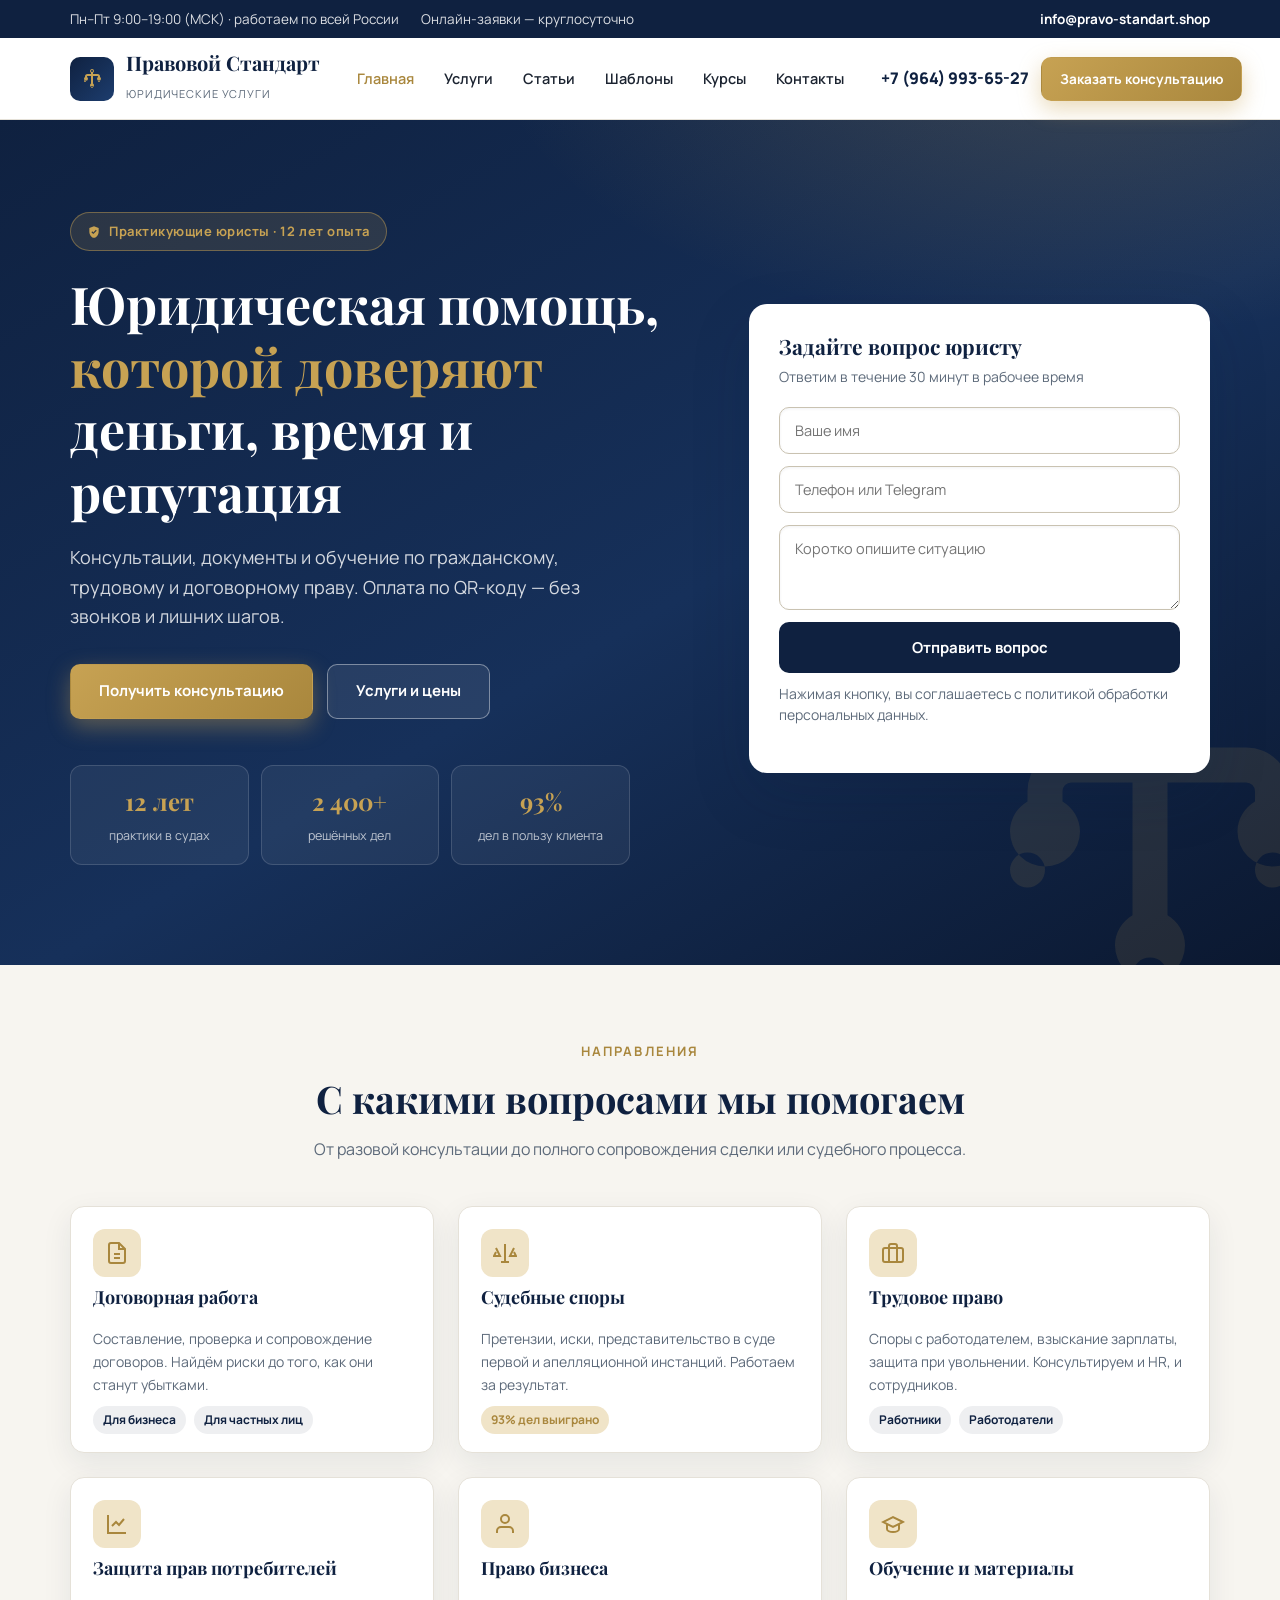
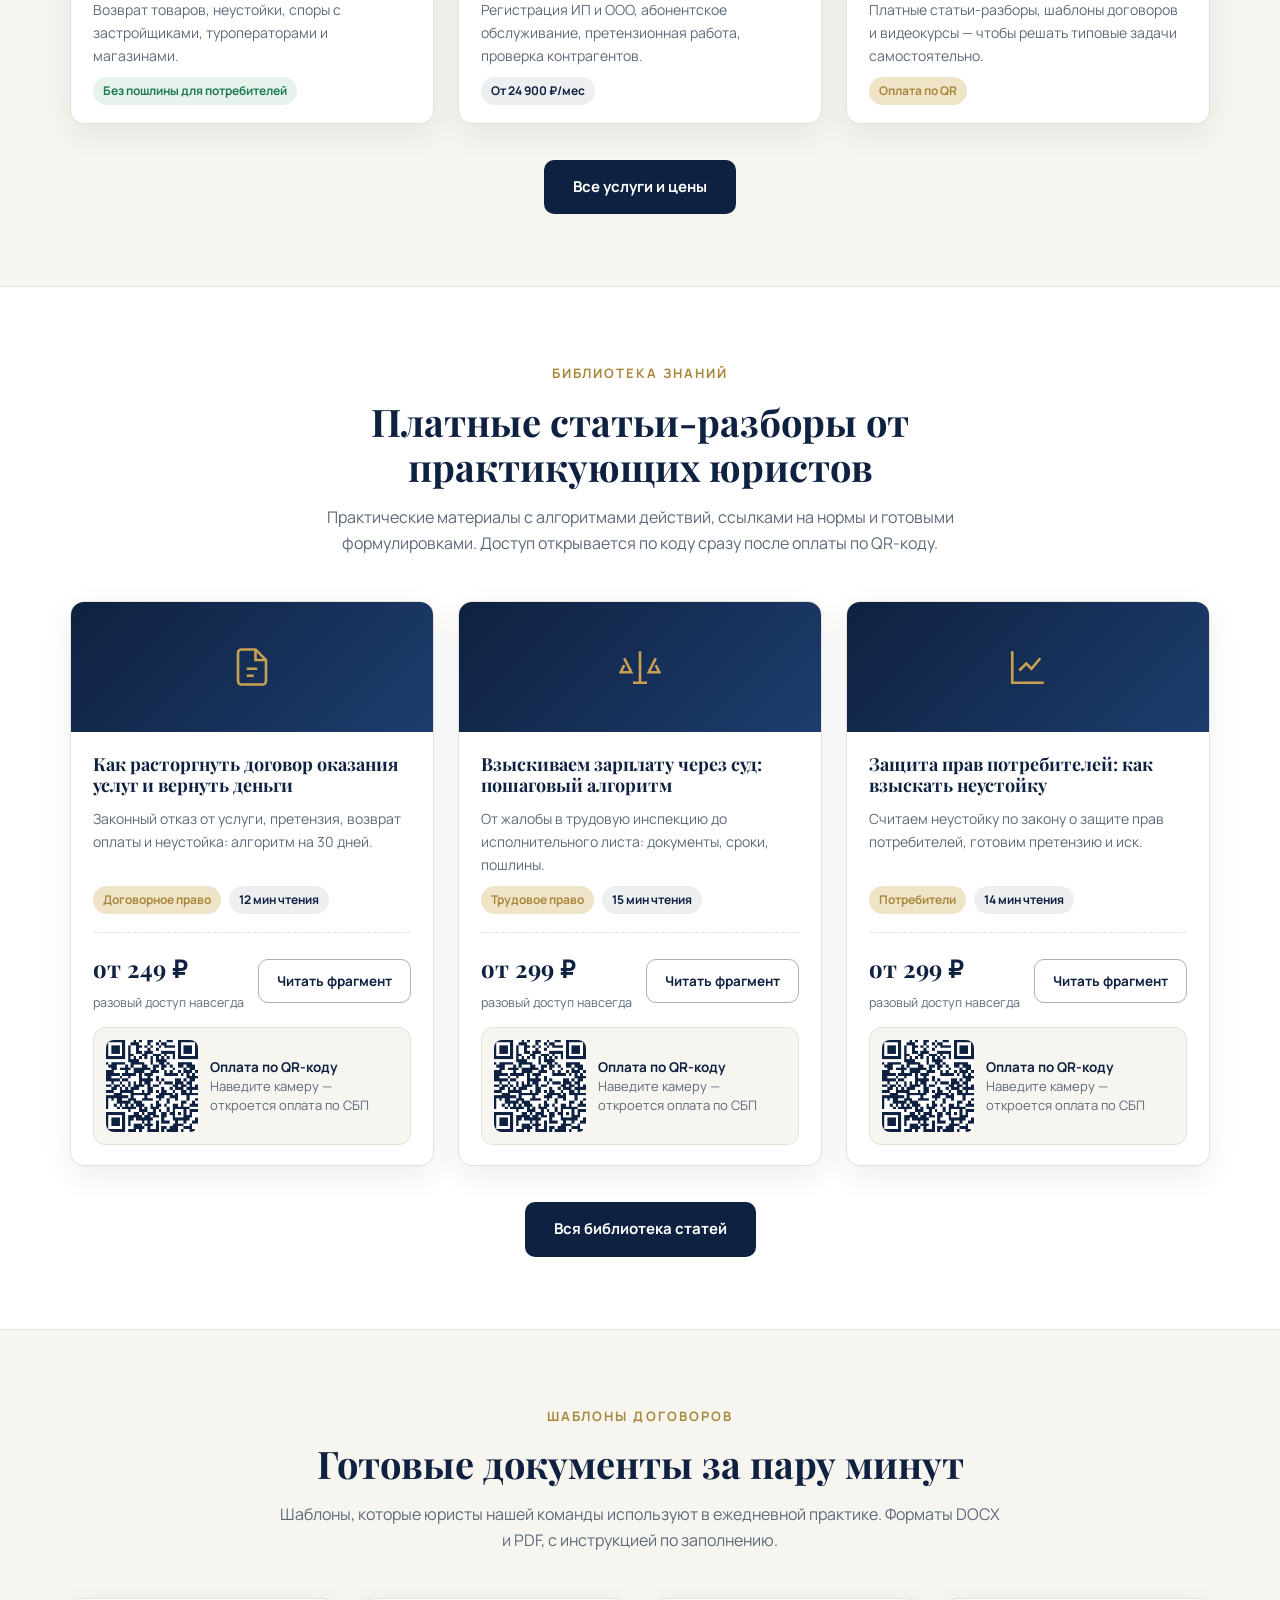
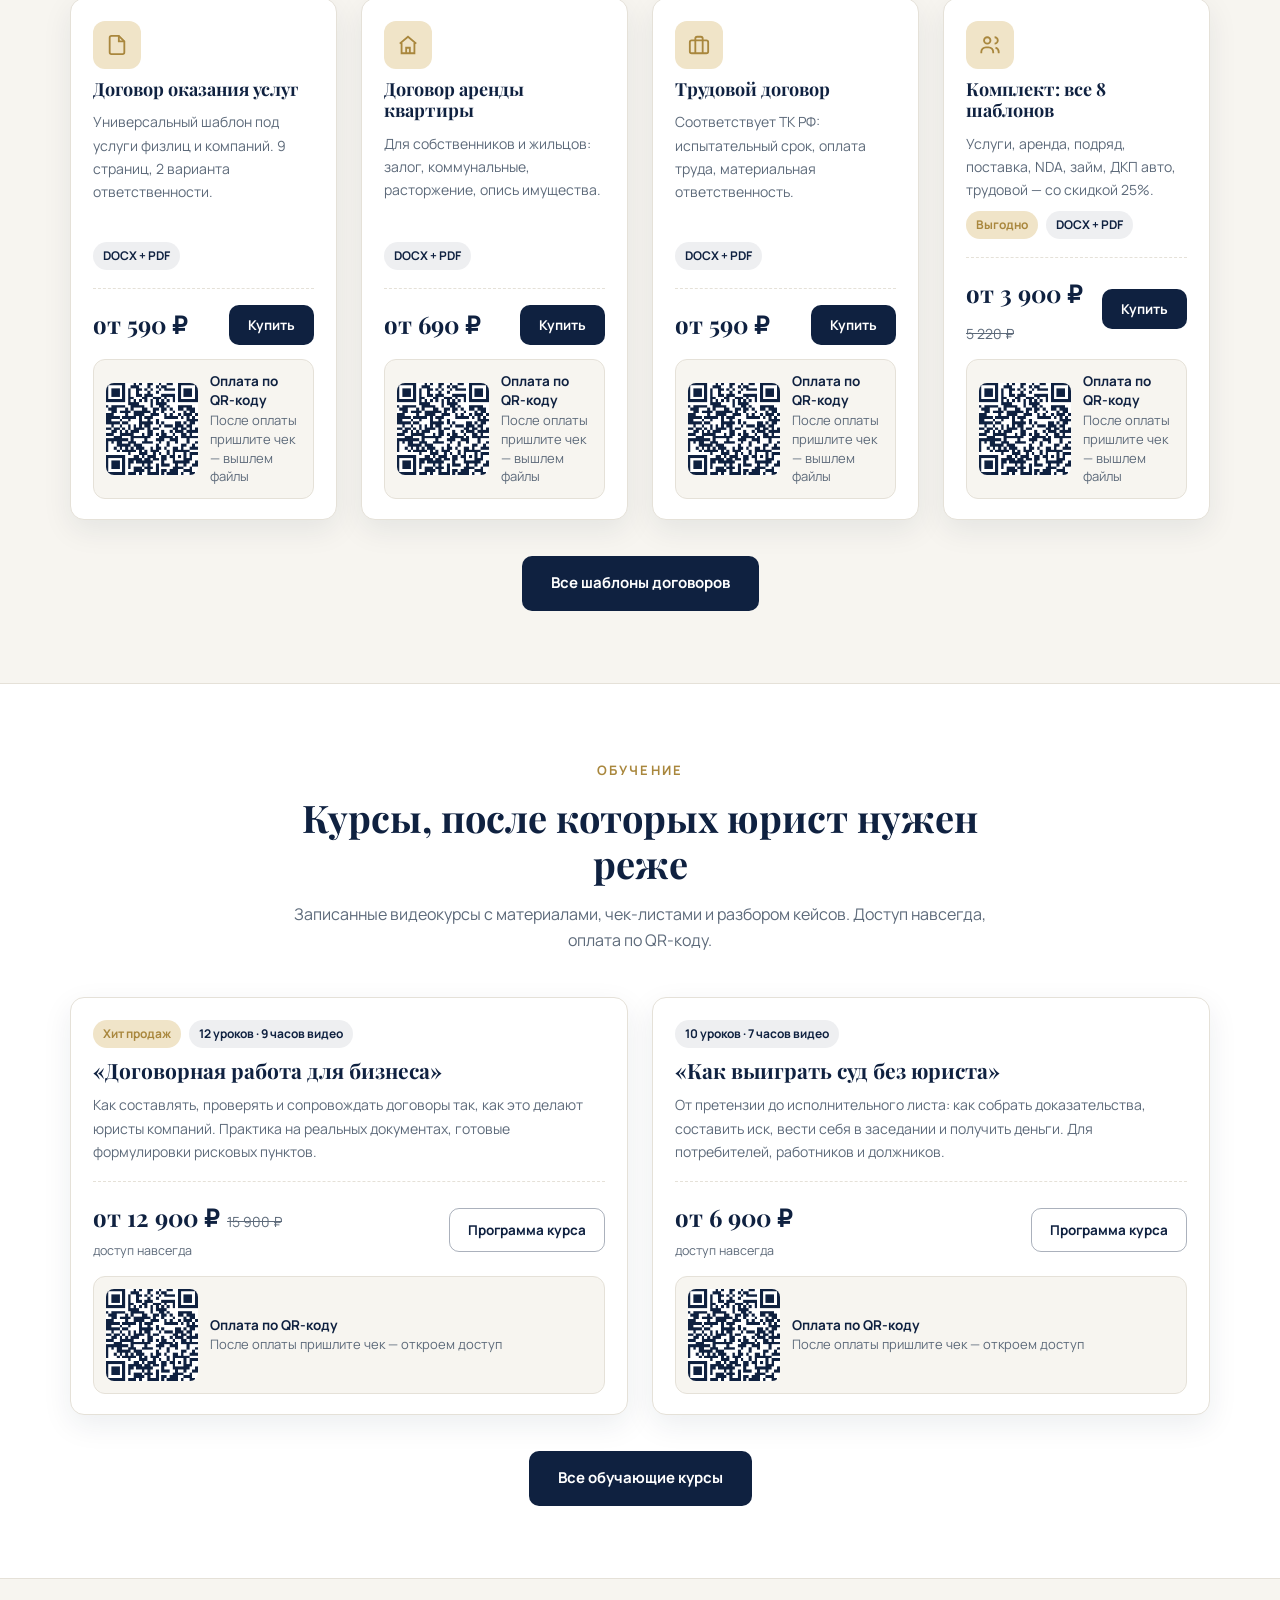
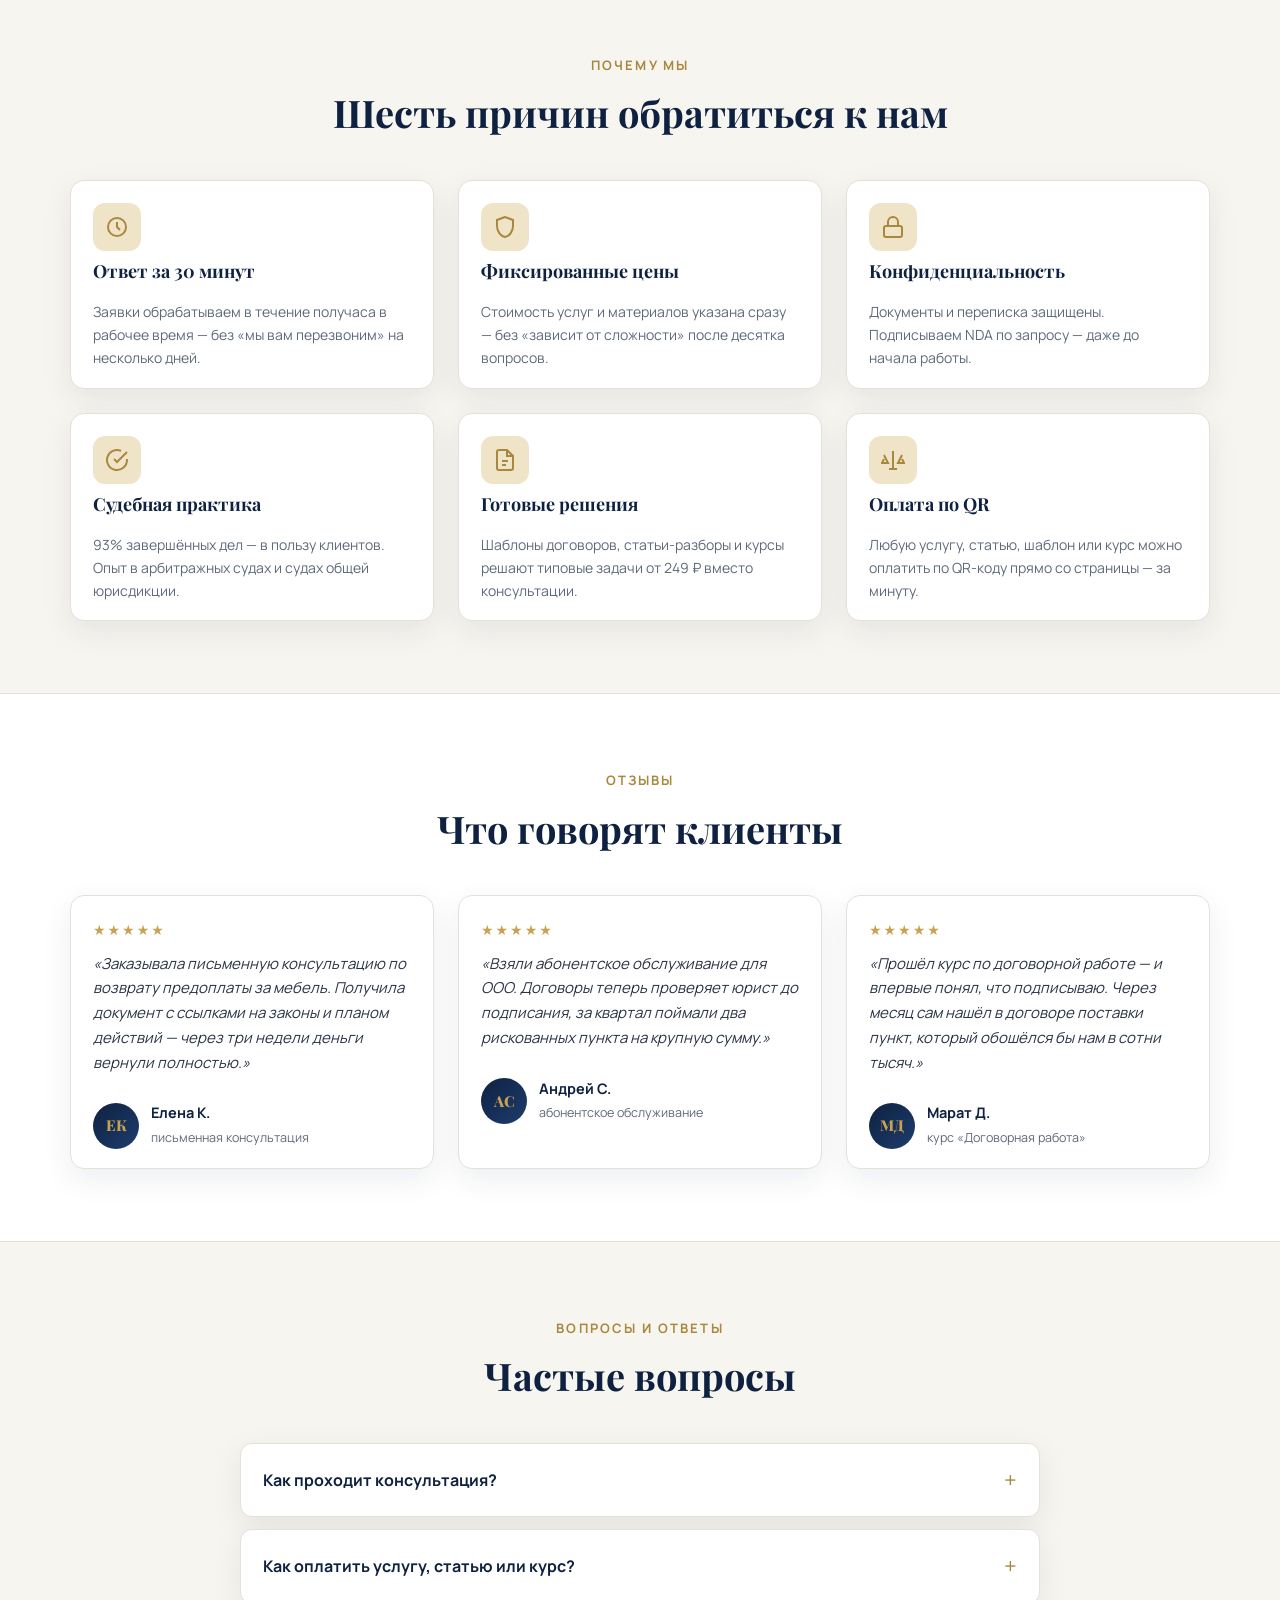
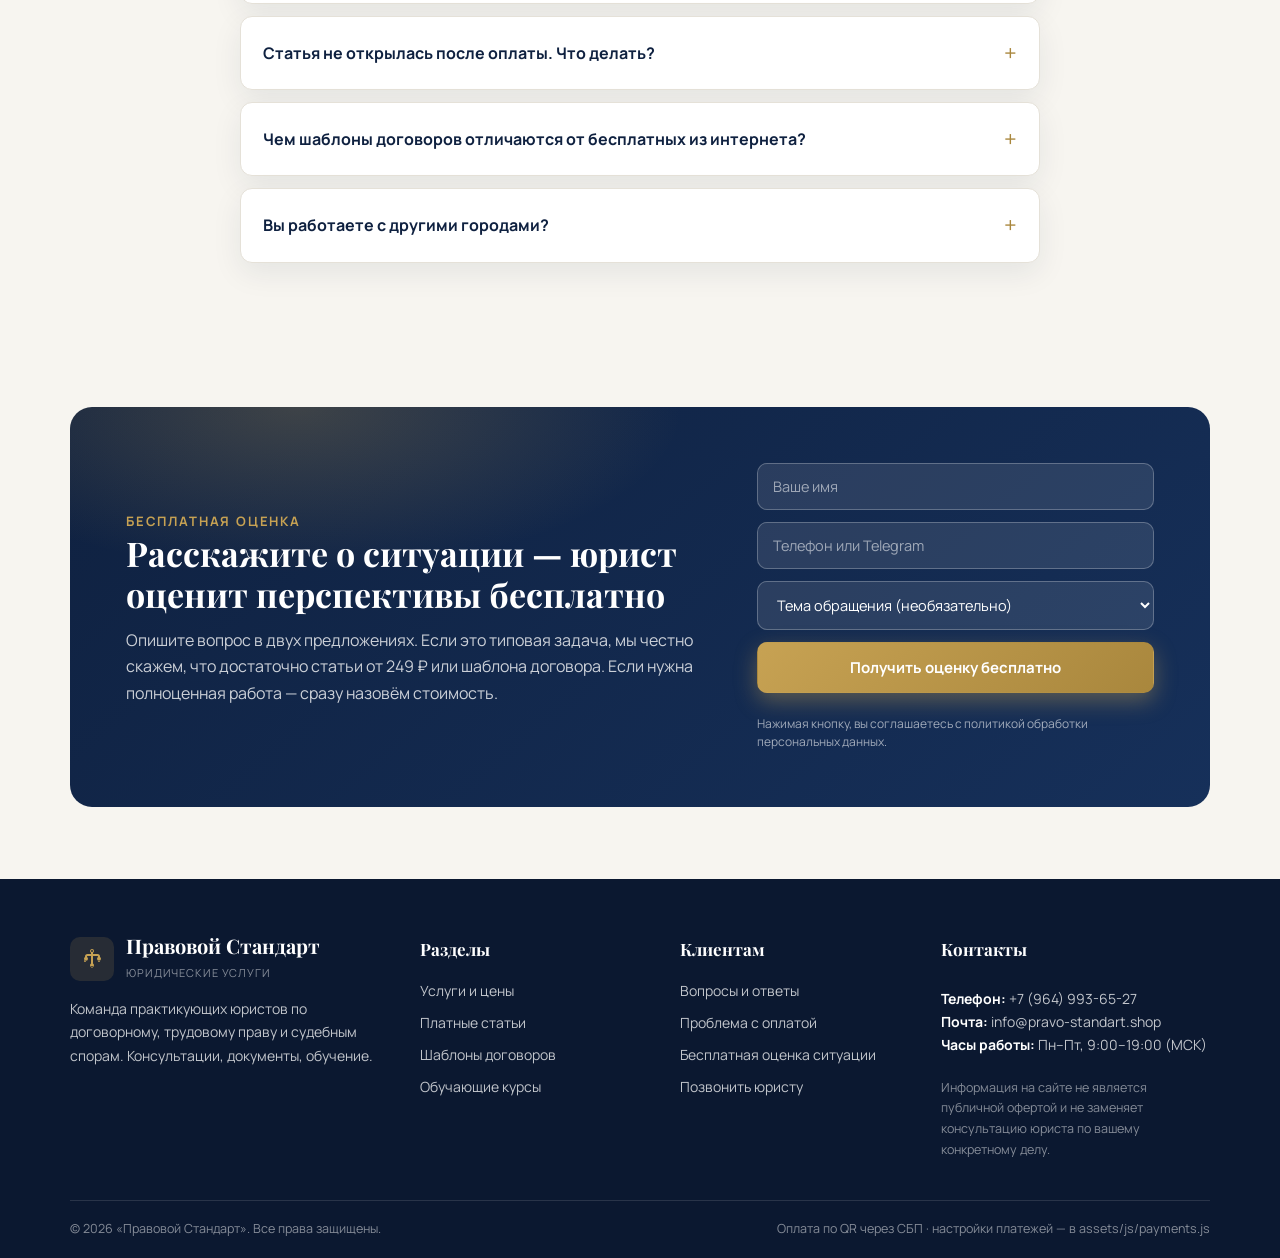
==== commit 25653057: "Контакты (info@pravo-standart.shop, +7 964 993-65-27), цены с приставкой «от», убрано назначение пла" ====
--- a/index.html
+++ b/index.html
@@ -20,7 +20,7 @@
         <span class="hide-m">Пн–Пт 9:00–19:00 (МСК) · работаем по всей России</span>
         <span class="hide-m">Онлайн-заявки — круглосуточно</span>
       </div>
-      <div><a href="mailto:info@pravo-standart.ru">info@pravo-standart.ru</a></div>
+      <div><a href="mailto:info@pravo-standart.shop">info@pravo-standart.shop</a></div>
     </div>
   </div>
 
@@ -45,7 +45,7 @@
         <a href="#contacts">Контакты</a>
       </nav>
       <div class="header__cta">
-        <a class="header__phone" href="tel:+79000000000">+7 (900) 000-00-00</a>
+        <a class="header__phone" href="tel:+79649936527">+7 (964) 993-65-27</a>
         <a class="btn btn--gold btn--sm" href="#zayavka">Заказать консультацию</a>
         <button class="burger" aria-label="Открыть меню"><span></span><span></span><span></span></button>
       </div>
@@ -171,7 +171,7 @@
           </div>
           <div class="pay-box">
             <div class="pay-box__row">
-              <div class="pay-box__price"><b>249 ₽</b><span class="pay-box__unit">разовый доступ навсегда</span></div>
+              <div class="pay-box__price"><b>от 249 ₽</b><span class="pay-box__unit">разовый доступ навсегда</span></div>
               <a class="btn btn--ghost btn--sm" href="stati/kak-rastorgnut-dogovor-okazaniya-uslug.html">Читать фрагмент</a>
             </div>
             <div class="qr-inline" role="button" tabindex="0">
@@ -189,7 +189,7 @@
           </div>
           <div class="pay-box">
             <div class="pay-box__row">
-              <div class="pay-box__price"><b>299 ₽</b><span class="pay-box__unit">разовый доступ навсегда</span></div>
+              <div class="pay-box__price"><b>от 299 ₽</b><span class="pay-box__unit">разовый доступ навсегда</span></div>
               <a class="btn btn--ghost btn--sm" href="stati/vzyskanie-zarplaty-cherez-sud.html">Читать фрагмент</a>
             </div>
             <div class="qr-inline" role="button" tabindex="0">
@@ -207,7 +207,7 @@
           </div>
           <div class="pay-box">
             <div class="pay-box__row">
-              <div class="pay-box__price"><b>299 ₽</b><span class="pay-box__unit">разовый доступ навсегда</span></div>
+              <div class="pay-box__price"><b>от 299 ₽</b><span class="pay-box__unit">разовый доступ навсегда</span></div>
               <a class="btn btn--ghost btn--sm" href="stati/zashita-prav-potrebiteley-neustoyka.html">Читать фрагмент</a>
             </div>
             <div class="qr-inline" role="button" tabindex="0">
@@ -241,7 +241,7 @@
           </div>
           <div class="pay-box">
             <div class="pay-box__row">
-              <div class="pay-box__price"><b>590 ₽</b></div>
+              <div class="pay-box__price"><b>от 590 ₽</b></div>
               <button class="btn btn--navy btn--sm" data-buy="t-uslugi">Купить</button>
             </div>
             <div class="qr-inline" role="button" tabindex="0">
@@ -259,7 +259,7 @@
           </div>
           <div class="pay-box">
             <div class="pay-box__row">
-              <div class="pay-box__price"><b>690 ₽</b></div>
+              <div class="pay-box__price"><b>от 690 ₽</b></div>
               <button class="btn btn--navy btn--sm" data-buy="t-arenda">Купить</button>
             </div>
             <div class="qr-inline" role="button" tabindex="0">
@@ -277,7 +277,7 @@
           </div>
           <div class="pay-box">
             <div class="pay-box__row">
-              <div class="pay-box__price"><b>590 ₽</b></div>
+              <div class="pay-box__price"><b>от 590 ₽</b></div>
               <button class="btn btn--navy btn--sm" data-buy="t-trudovoy">Купить</button>
             </div>
             <div class="qr-inline" role="button" tabindex="0">
@@ -295,7 +295,7 @@
           </div>
           <div class="pay-box">
             <div class="pay-box__row">
-              <div class="pay-box__price"><b>3 900 ₽</b><s>5 220 ₽</s></div>
+              <div class="pay-box__price"><b>от 3 900 ₽</b><s>5 220 ₽</s></div>
               <button class="btn btn--navy btn--sm" data-buy="t-komplekt">Купить</button>
             </div>
             <div class="qr-inline" role="button" tabindex="0">
@@ -328,7 +328,7 @@
           </div>
           <div class="pay-box">
             <div class="pay-box__row">
-              <div class="pay-box__price"><b>12 900 ₽</b><s>15 900 ₽</s><span class="pay-box__unit">доступ навсегда</span></div>
+              <div class="pay-box__price"><b>от 12 900 ₽</b><s>15 900 ₽</s><span class="pay-box__unit">доступ навсегда</span></div>
               <a class="btn btn--ghost btn--sm" href="kursy.html">Программа курса</a>
             </div>
             <div class="qr-inline" role="button" tabindex="0">
@@ -345,7 +345,7 @@
           </div>
           <div class="pay-box">
             <div class="pay-box__row">
-              <div class="pay-box__price"><b>6 900 ₽</b><span class="pay-box__unit">доступ навсегда</span></div>
+              <div class="pay-box__price"><b>от 6 900 ₽</b><span class="pay-box__unit">доступ навсегда</span></div>
               <a class="btn btn--ghost btn--sm" href="kursy.html">Программа курса</a>
             </div>
             <div class="qr-inline" role="button" tabindex="0">
@@ -392,7 +392,7 @@
         <div class="card feature"><div class="card__body">
           <div class="card__icon"><svg width="24" height="24" viewBox="0 0 24 24" fill="none" stroke="currentColor" stroke-width="2"><path d="M14 2H6a2 2 0 0 0-2 2v16a2 2 0 0 0 2 2h12a2 2 0 0 0 2-2V8z"/><path d="M14 2v6h6M9 13h6M9 17h4"/></svg></div>
           <h3 class="card__title">Готовые решения</h3>
-          <p class="card__text">Шаблоны договоров, статьи-разборы и курсы решают типовые задачи за 249 ₽ вместо консультации.</p>
+          <p class="card__text">Шаблоны договоров, статьи-разборы и курсы решают типовые задачи от 249 ₽ вместо консультации.</p>
         </div></div>
         <div class="card feature"><div class="card__body">
           <div class="card__icon"><svg width="24" height="24" viewBox="0 0 24 24" fill="none" stroke="currentColor" stroke-width="2"><path d="M12 3v18M3 7l4 8H1l2-4M21 7l-4 8h6l-2-4"/><path d="M8 21h8"/></svg></div>
@@ -457,7 +457,7 @@
         </details>
         <details>
           <summary>Статья не открылась после оплаты. Что делать?</summary>
-          <p>Введите код доступа из нашего письма в форму на странице статьи — материал откроется на этом устройстве. Если код не пришёл в течение часа, напишите нам на info@pravo-standart.ru с номером чека: откроем доступ вручную в течение рабочего дня.</p>
+          <p>Введите код доступа из нашего письма в форму на странице статьи — материал откроется на этом устройстве. Если код не пришёл в течение часа, напишите нам на info@pravo-standart.shop с номером чека: откроем доступ вручную в течение рабочего дня.</p>
         </details>
         <details>
           <summary>Чем шаблоны договоров отличаются от бесплатных из интернета?</summary>
@@ -478,7 +478,7 @@
         <div>
           <span class="kicker" style="color:var(--gold);font-size:13px;font-weight:700;letter-spacing:.14em;text-transform:uppercase">Бесплатная оценка</span>
           <h2>Расскажите о ситуации — юрист оценит перспективы бесплатно</h2>
-          <p>Опишите вопрос в двух предложениях. Если это типовая задача, мы честно скажем, что достаточно статьи за 249 ₽ или шаблона договора. Если нужна полноценная работа — сразу назовём стоимость.</p>
+          <p>Опишите вопрос в двух предложениях. Если это типовая задача, мы честно скажем, что достаточно статьи от 249 ₽ или шаблона договора. Если нужна полноценная работа — сразу назовём стоимость.</p>
         </div>
         <form class="contact-form" data-demo-form>
           <input type="text" name="name" placeholder="Ваше имя" required>
@@ -525,16 +525,16 @@
           <h4>Клиентам</h4>
           <ul>
             <li><a href="#faq">Вопросы и ответы</a></li>
-            <li><a href="mailto:info@pravo-standart.ru">Проблема с оплатой</a></li>
+            <li><a href="mailto:info@pravo-standart.shop">Проблема с оплатой</a></li>
             <li><a href="#zayavka">Бесплатная оценка ситуации</a></li>
-            <li><a href="tel:+79000000000">Позвонить юристу</a></li>
+            <li><a href="tel:+79649936527">Позвонить юристу</a></li>
           </ul>
         </div>
         <div class="footer__contacts">
           <h4>Контакты</h4>
           <div>
-            <b>Телефон:</b> <a href="tel:+79000000000">+7 (900) 000-00-00</a><br>
-            <b>Почта:</b> <a href="mailto:info@pravo-standart.ru">info@pravo-standart.ru</a><br>
+            <b>Телефон:</b> <a href="tel:+79649936527">+7 (964) 993-65-27</a><br>
+            <b>Почта:</b> <a href="mailto:info@pravo-standart.shop">info@pravo-standart.shop</a><br>
             <b>Часы работы:</b> Пн–Пт, 9:00–19:00 (МСК)
           </div>
           <p style="margin-top:14px;font-size:12.5px;color:rgba(255,255,255,.5)">Информация на сайте не является публичной офертой и не заменяет консультацию юриста по вашему конкретному делу.</p>
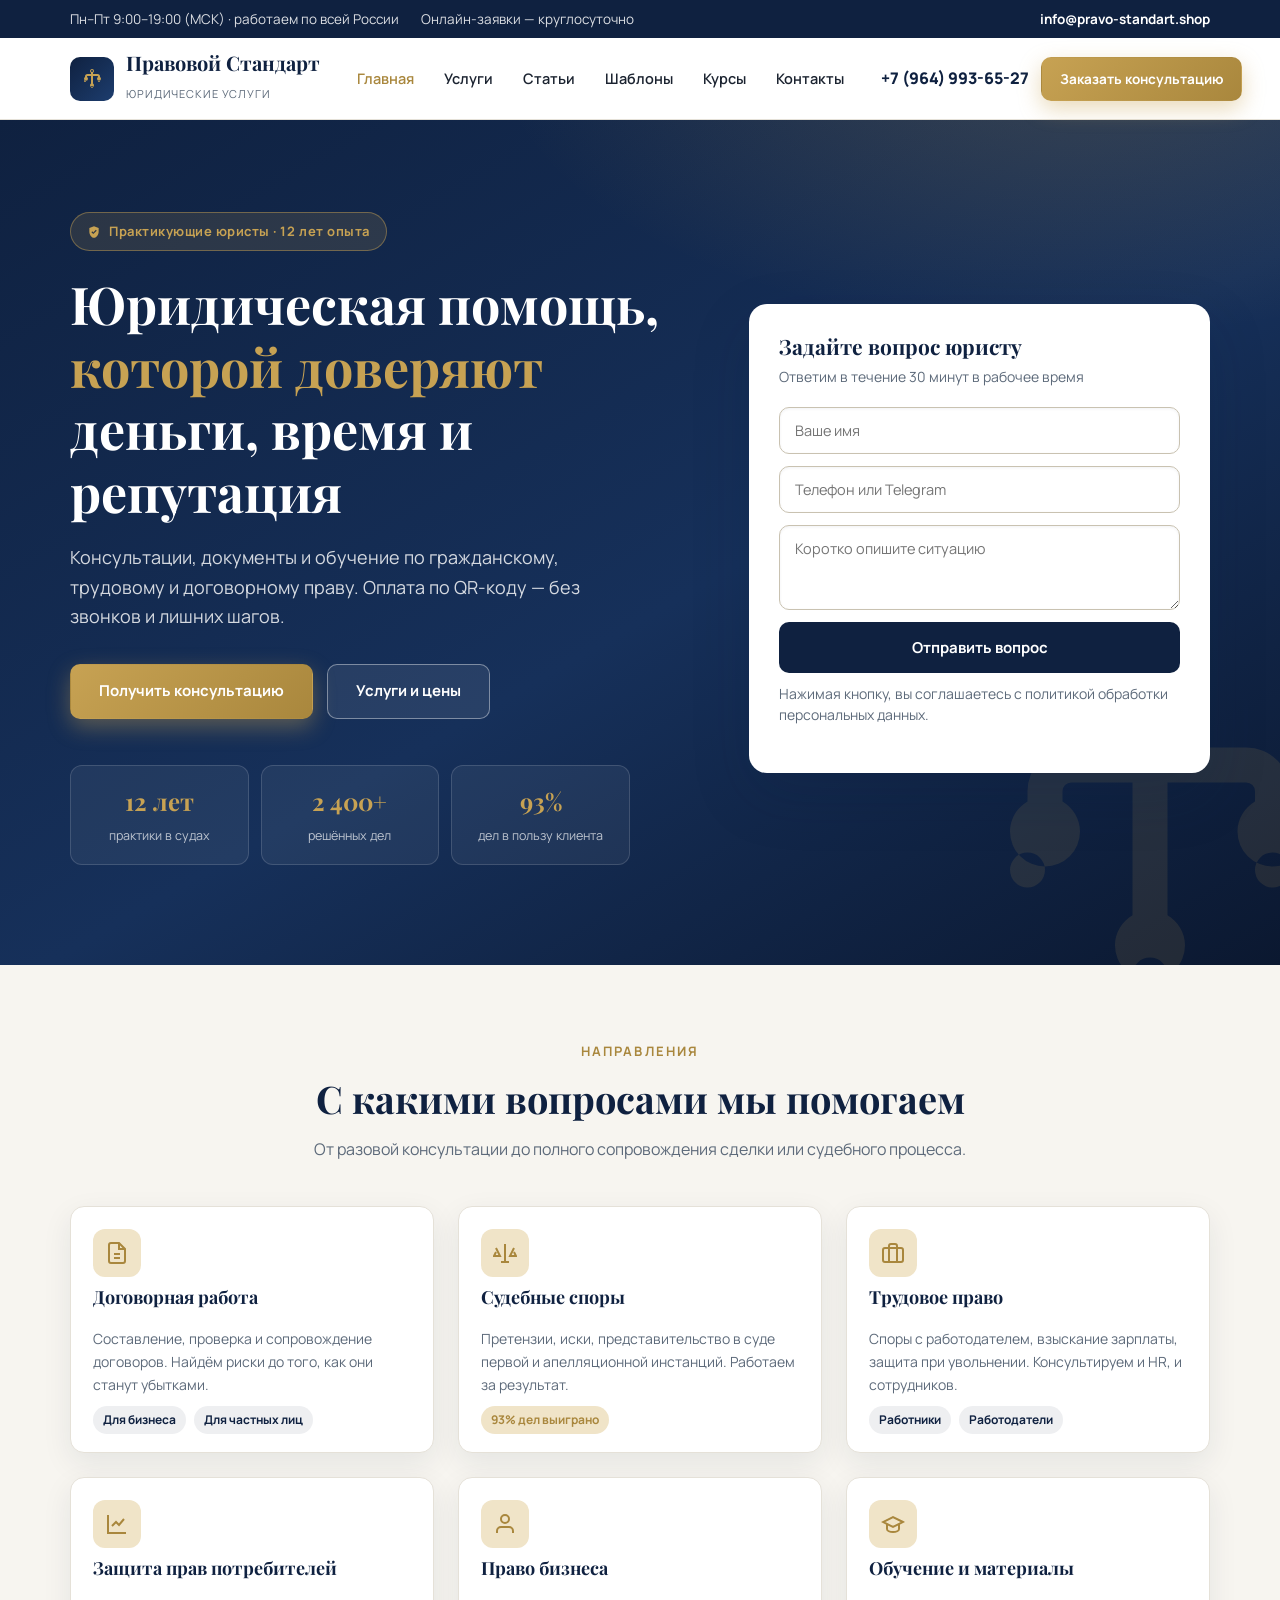
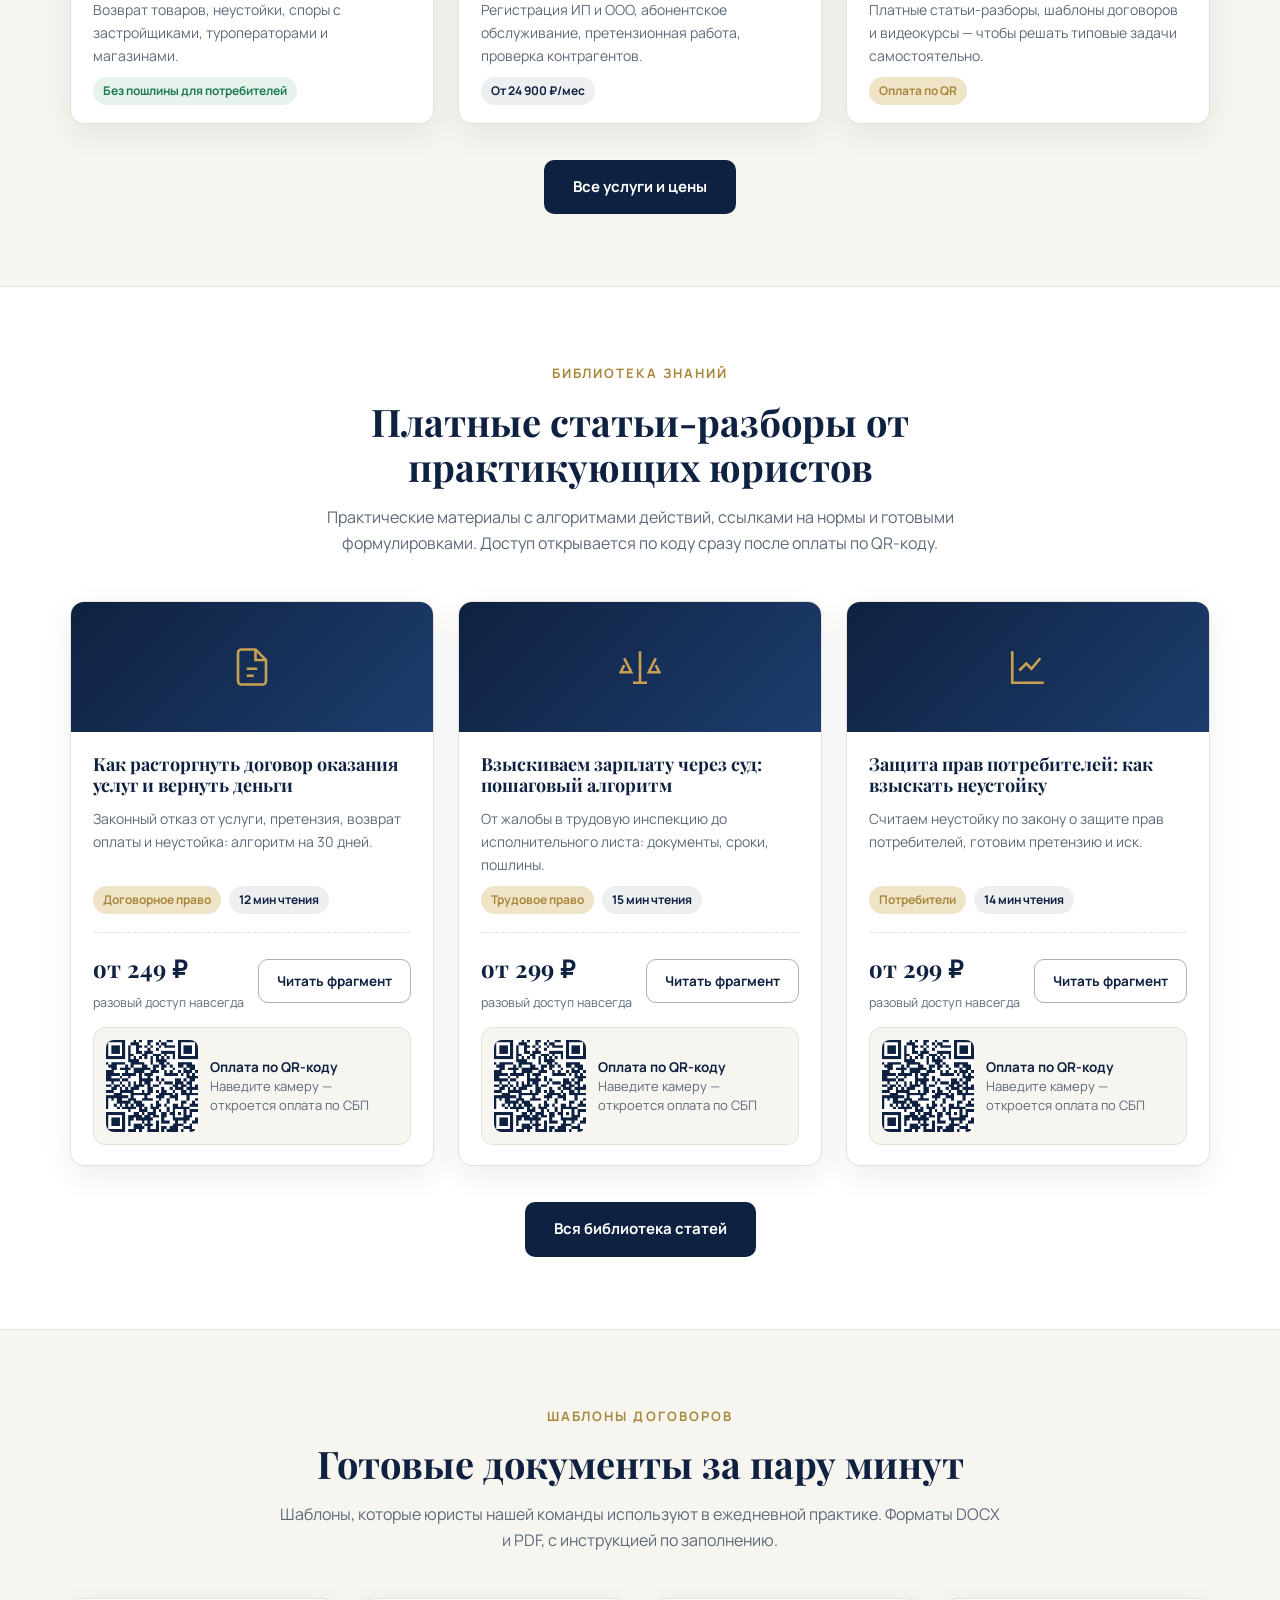
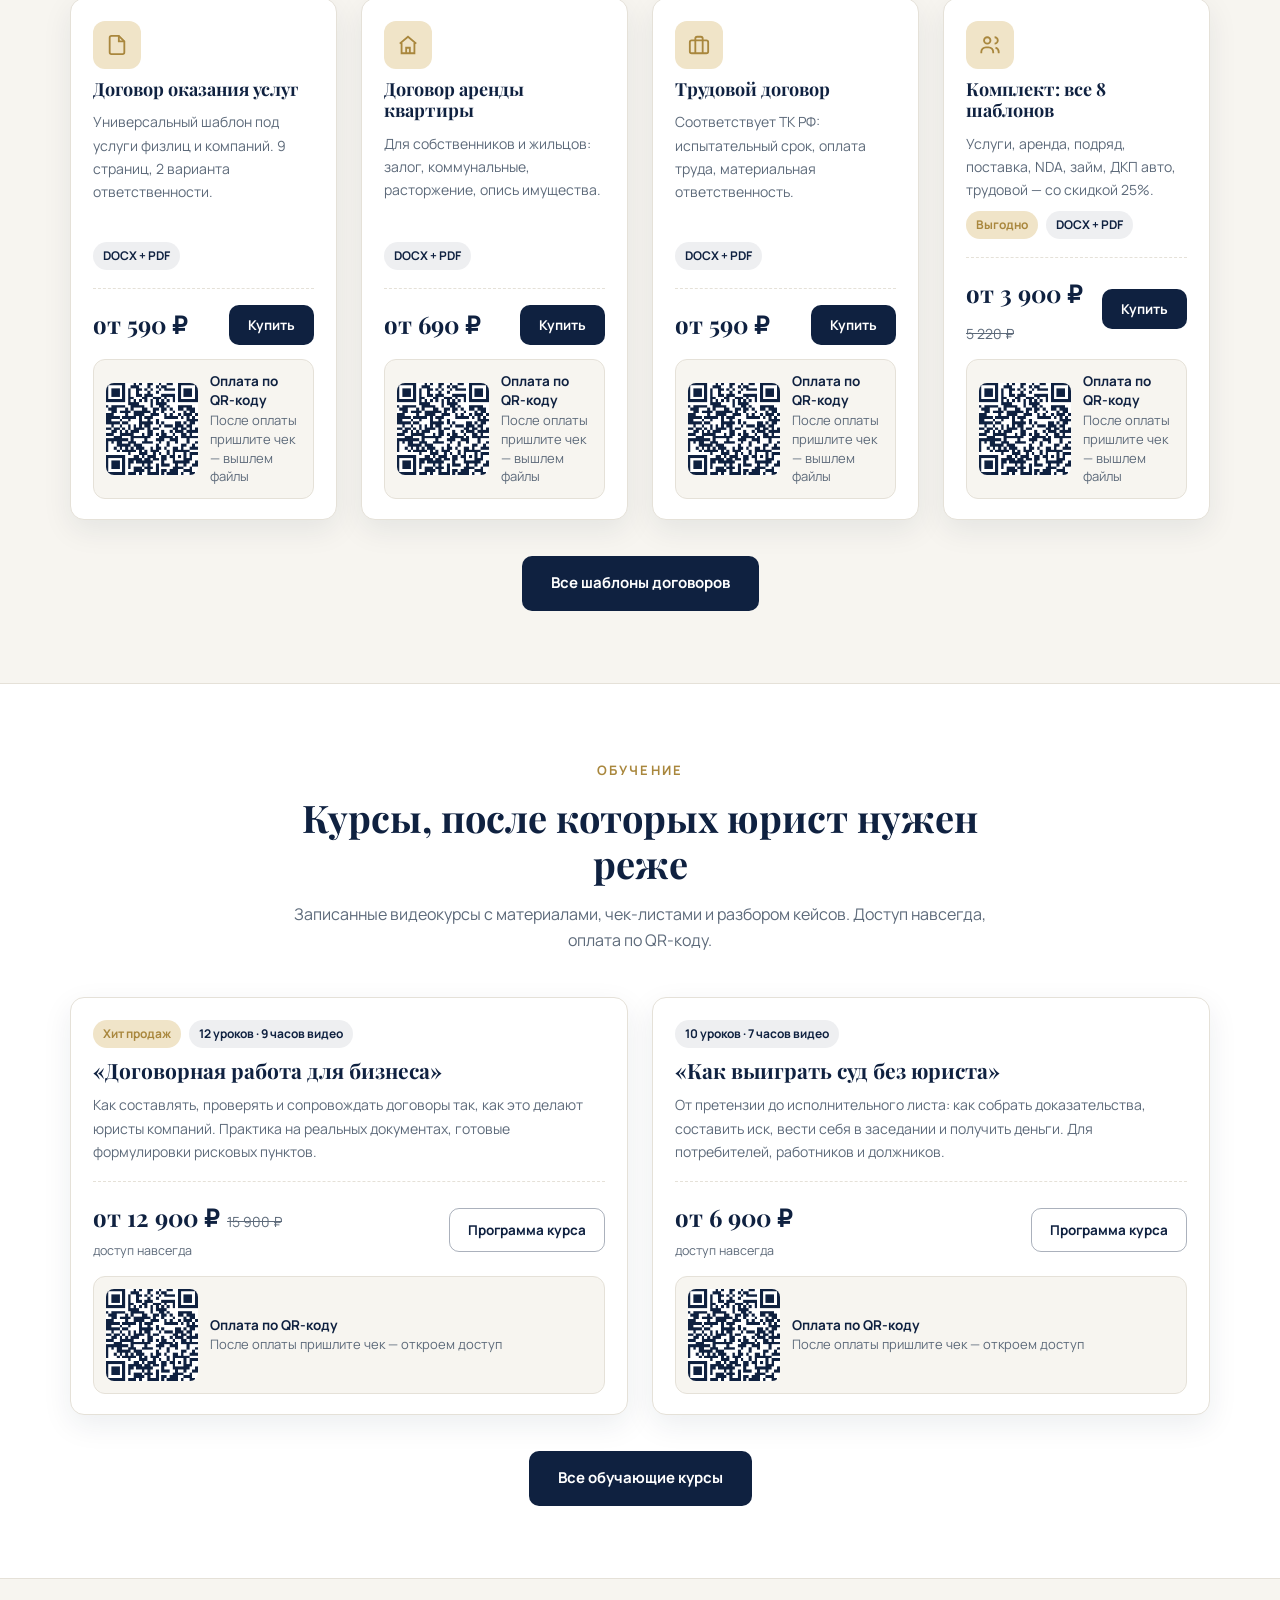
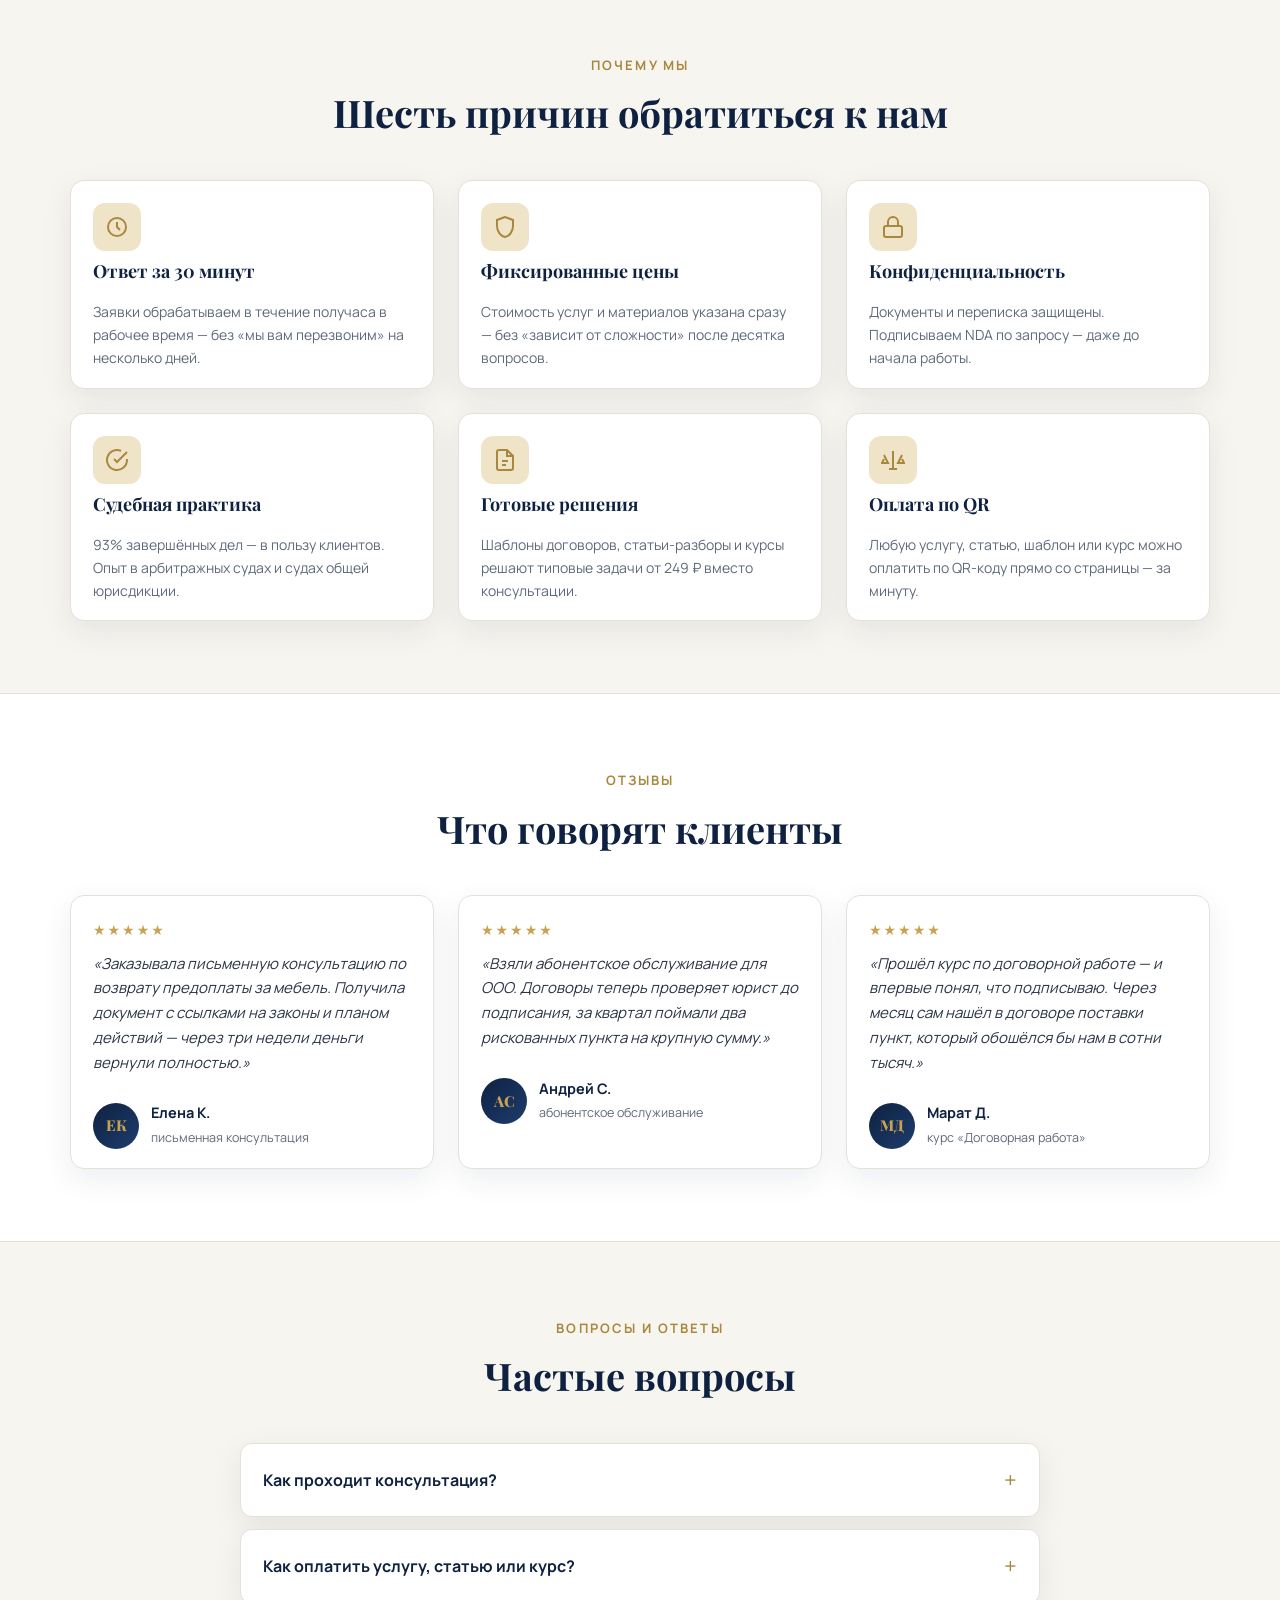
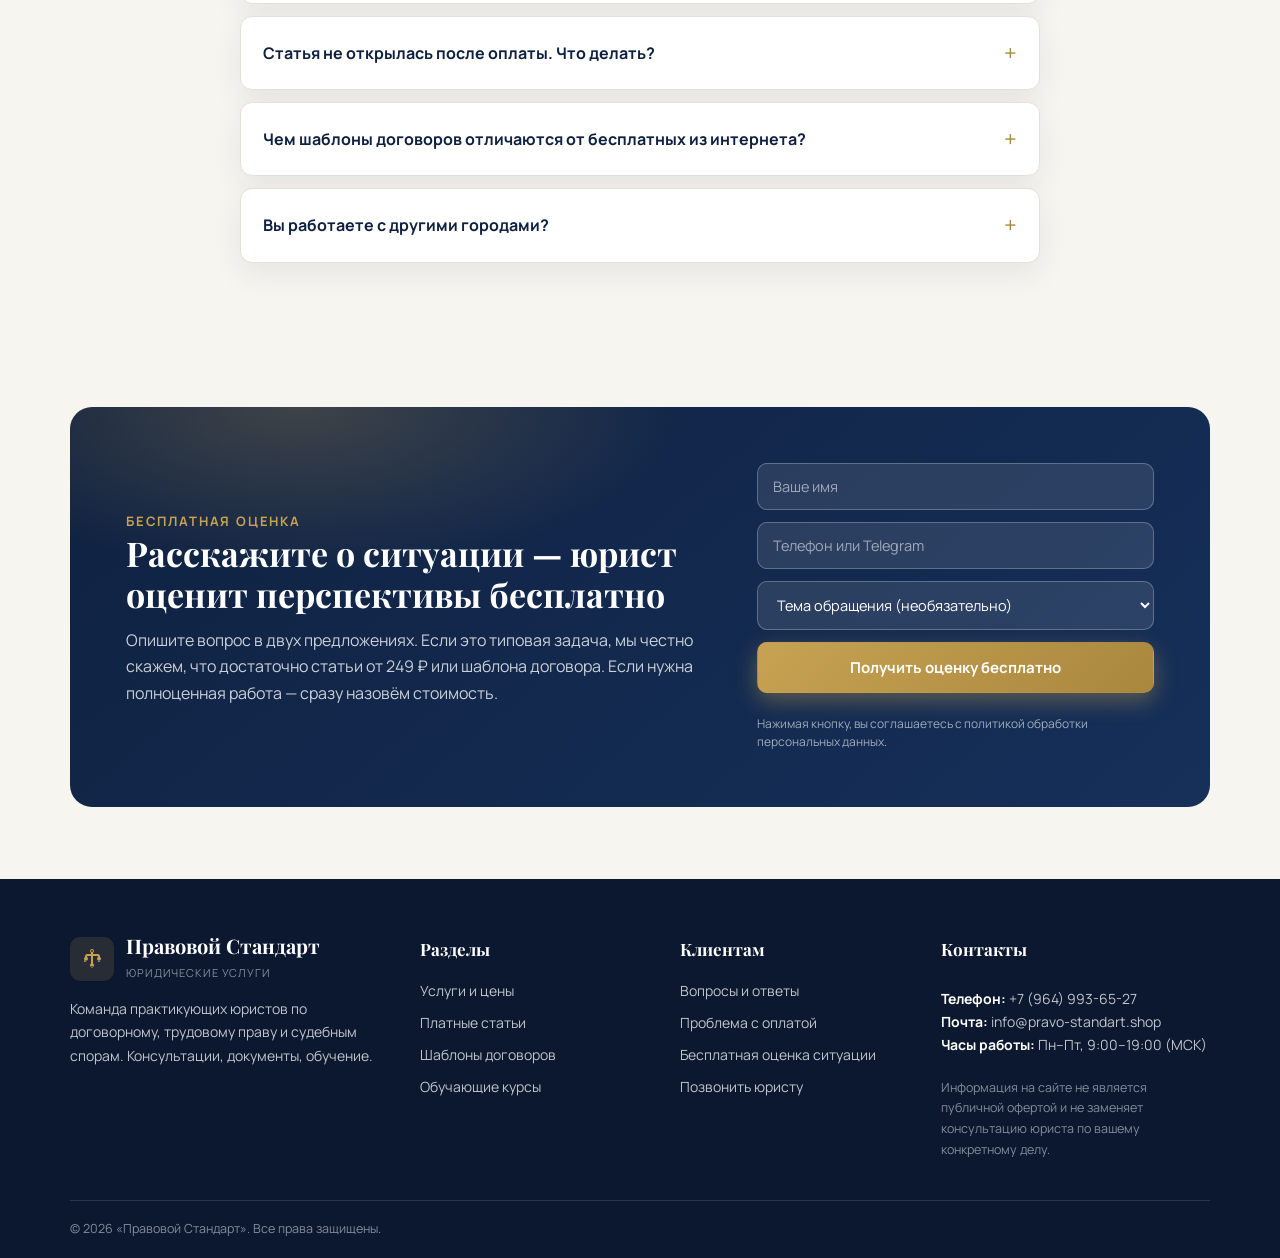
==== commit bdaf4e18: "Убрана служебная строка о настройках платежей из подвала" ====
--- a/index.html
+++ b/index.html
@@ -543,7 +543,6 @@
       <div class="footer__bottom">
         <div class="container" style="padding:0">
           <span>© <span class="js-year">2026</span> «Правовой Стандарт». Все права защищены.</span>
-          <span>Оплата по QR через СБП · настройки платежей — в assets/js/payments.js</span>
         </div>
       </div>
     </div>
--- a/assets/css/style.css
+++ b/assets/css/style.css
@@ -599,6 +599,8 @@
   margin-bottom: 20px;
   line-height: 1.5;
 }
+
+.demo-note[hidden] { display: none; }
 
 .modal__actions { display: grid; gap: 10px; }
 .link-row {
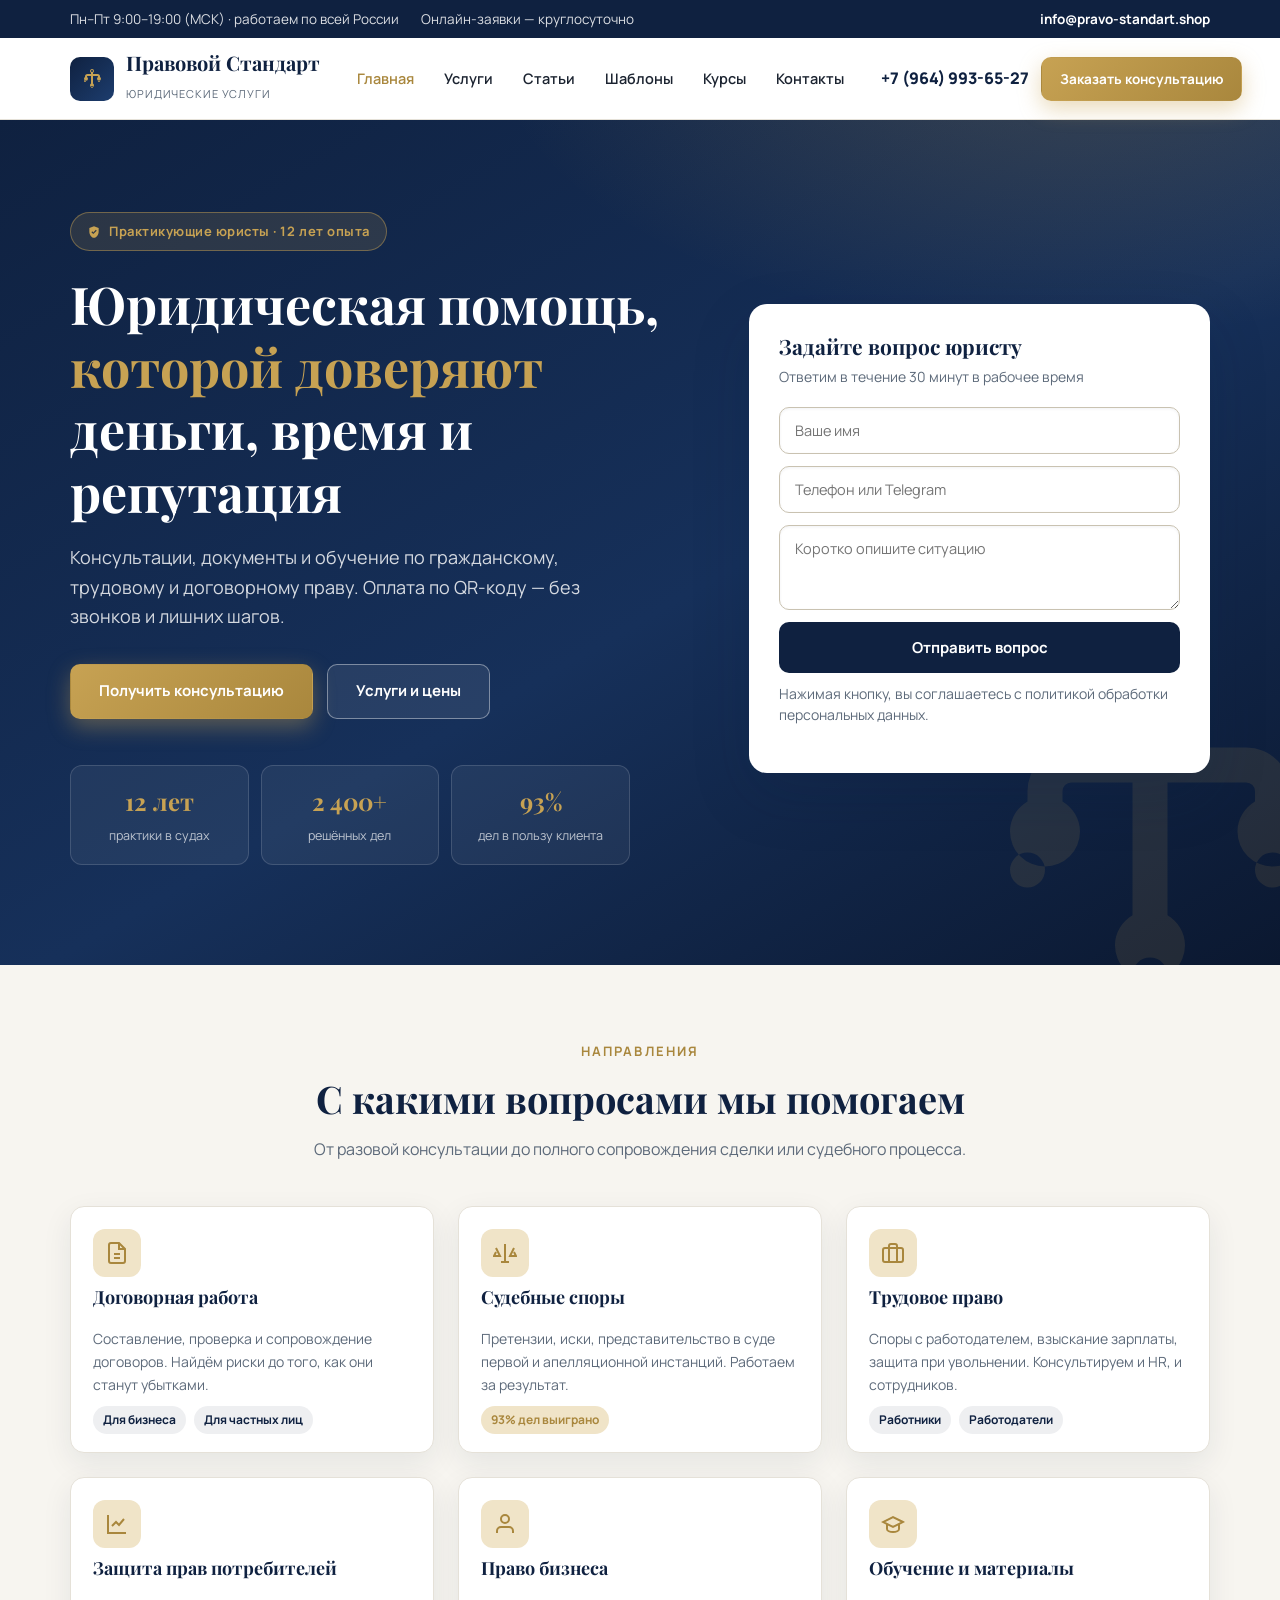
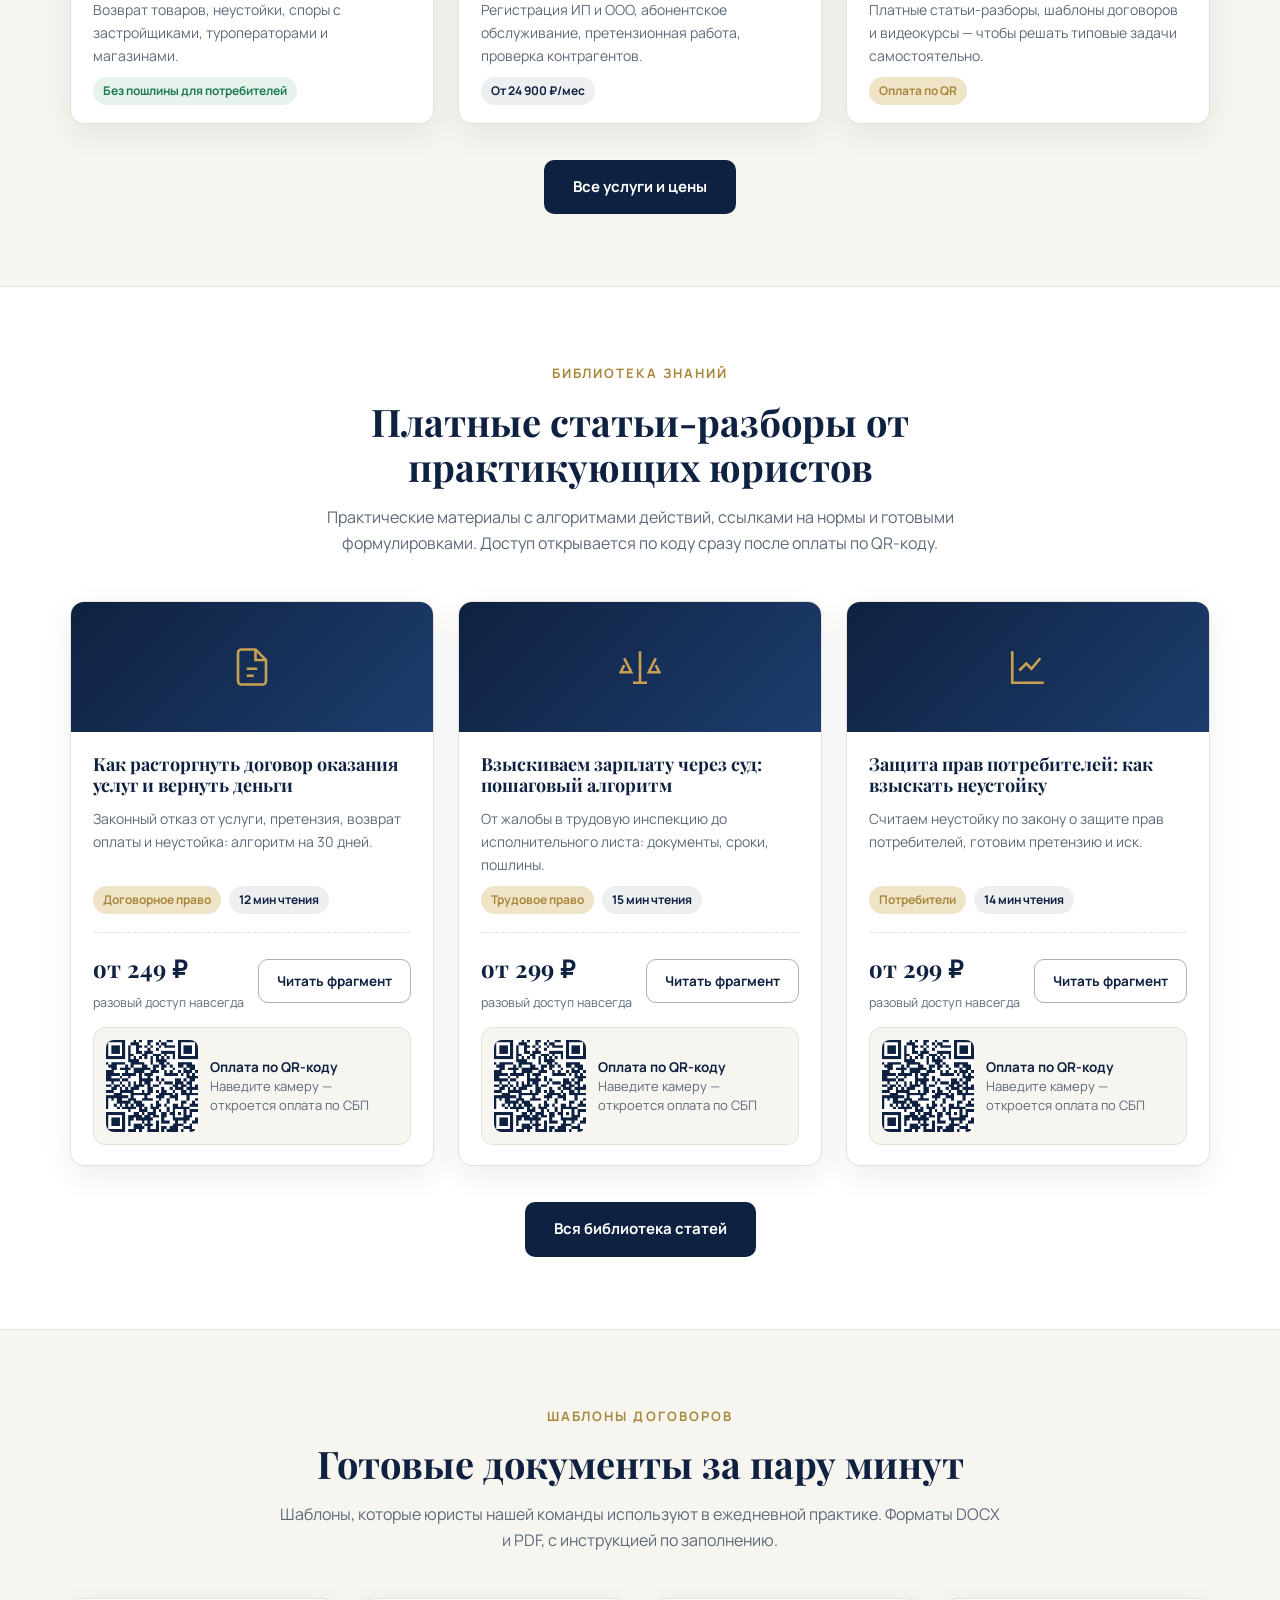
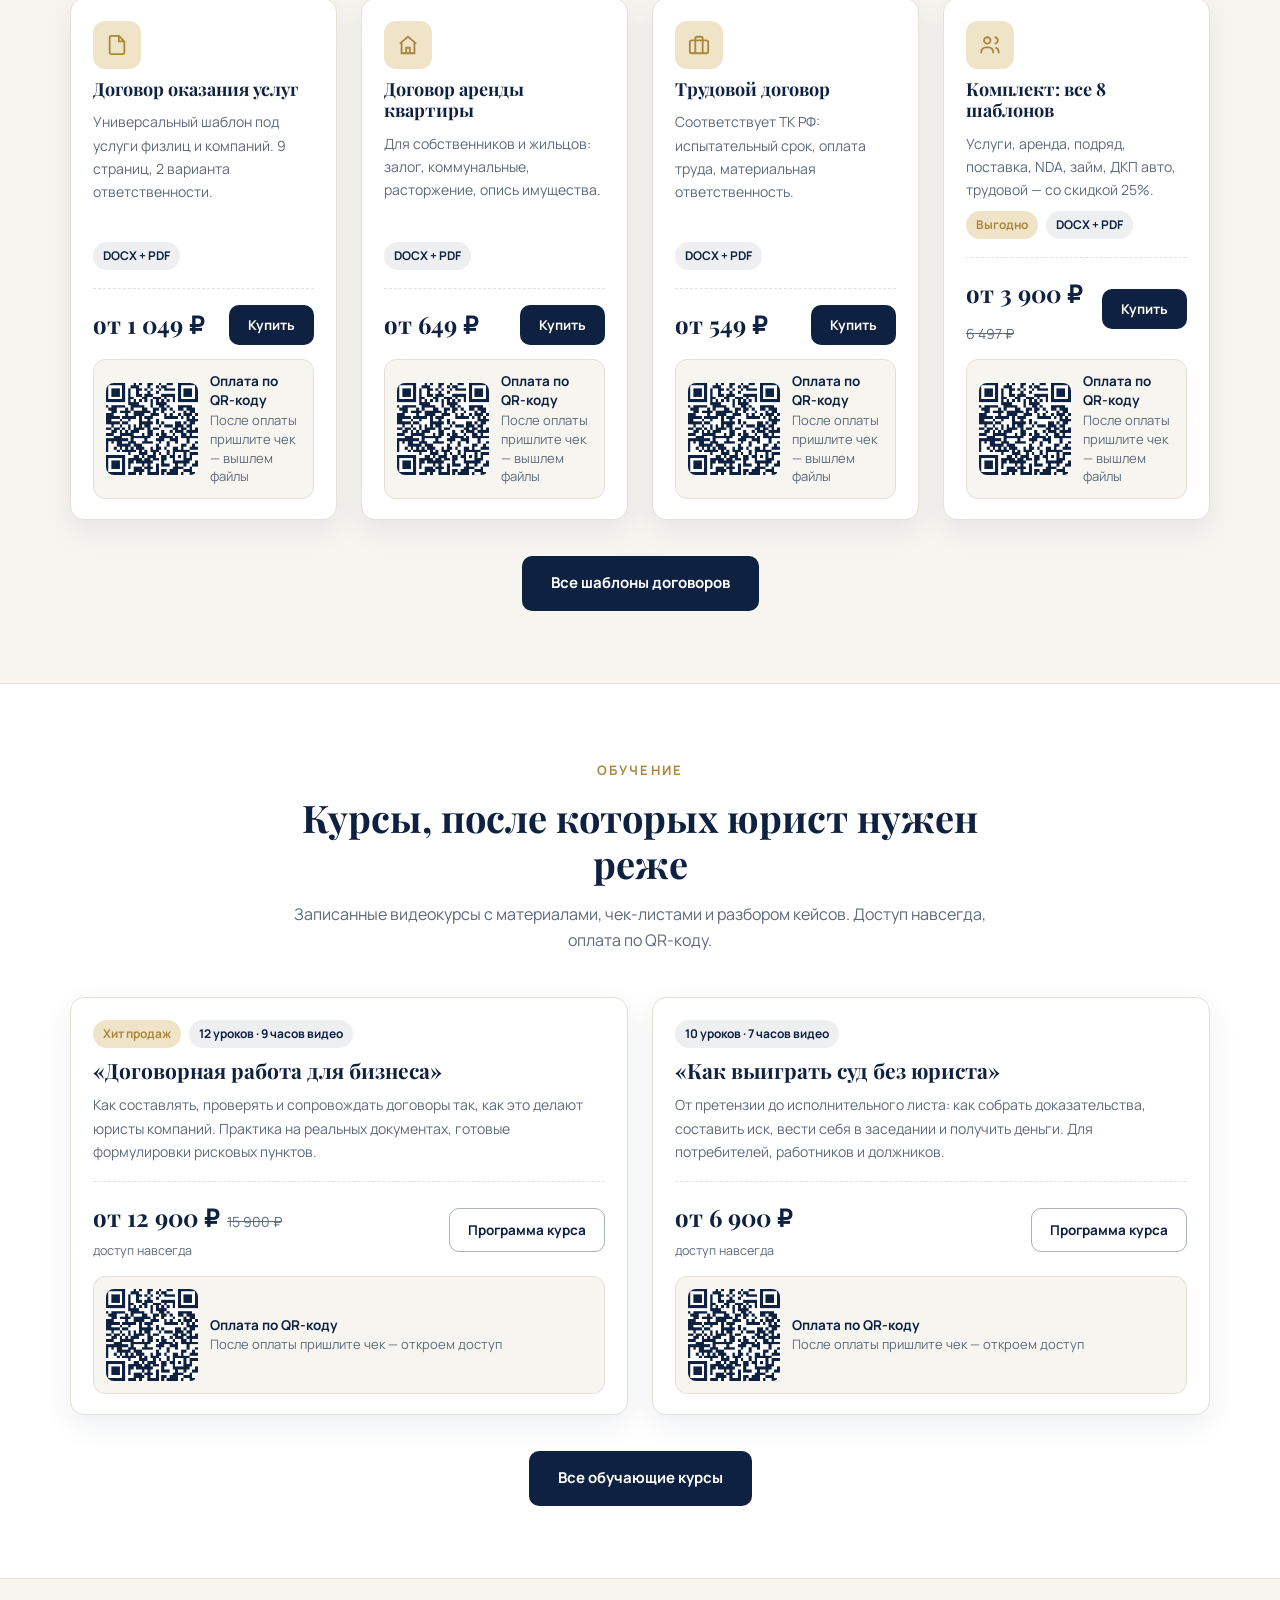
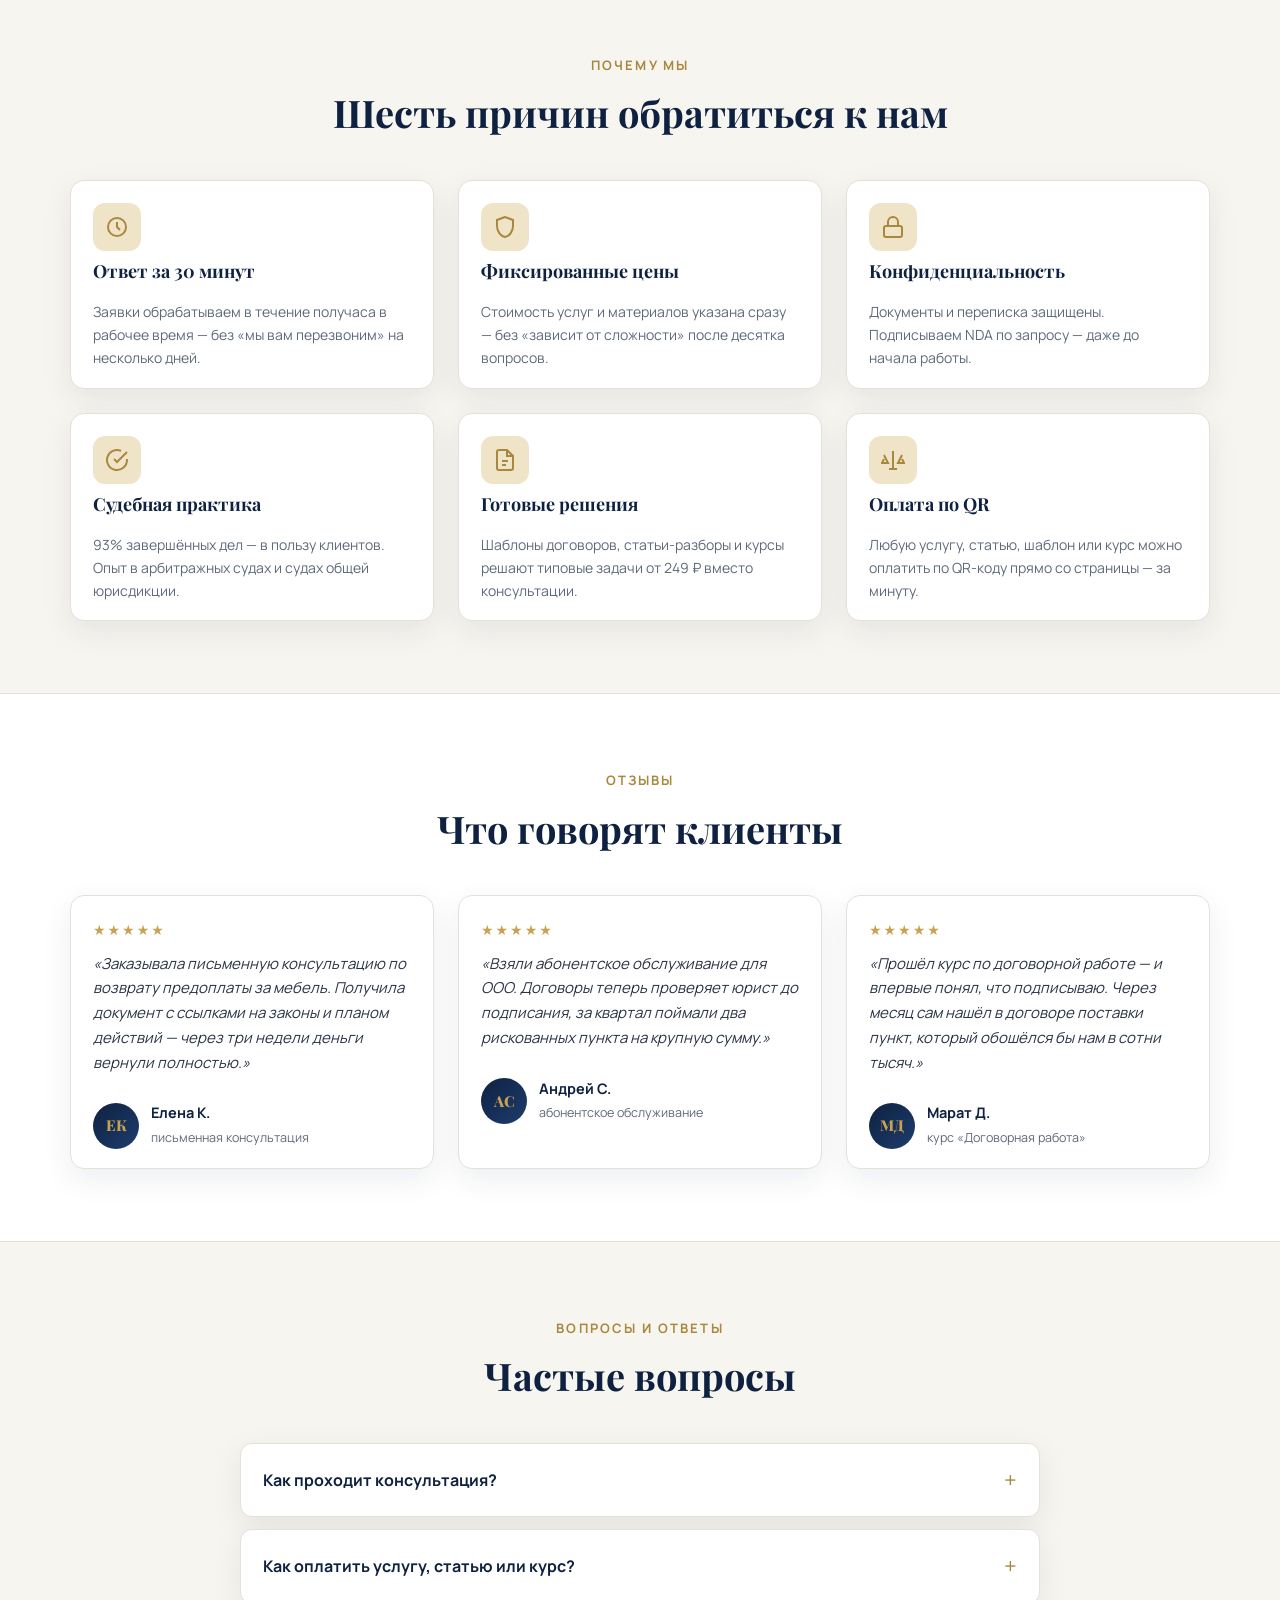
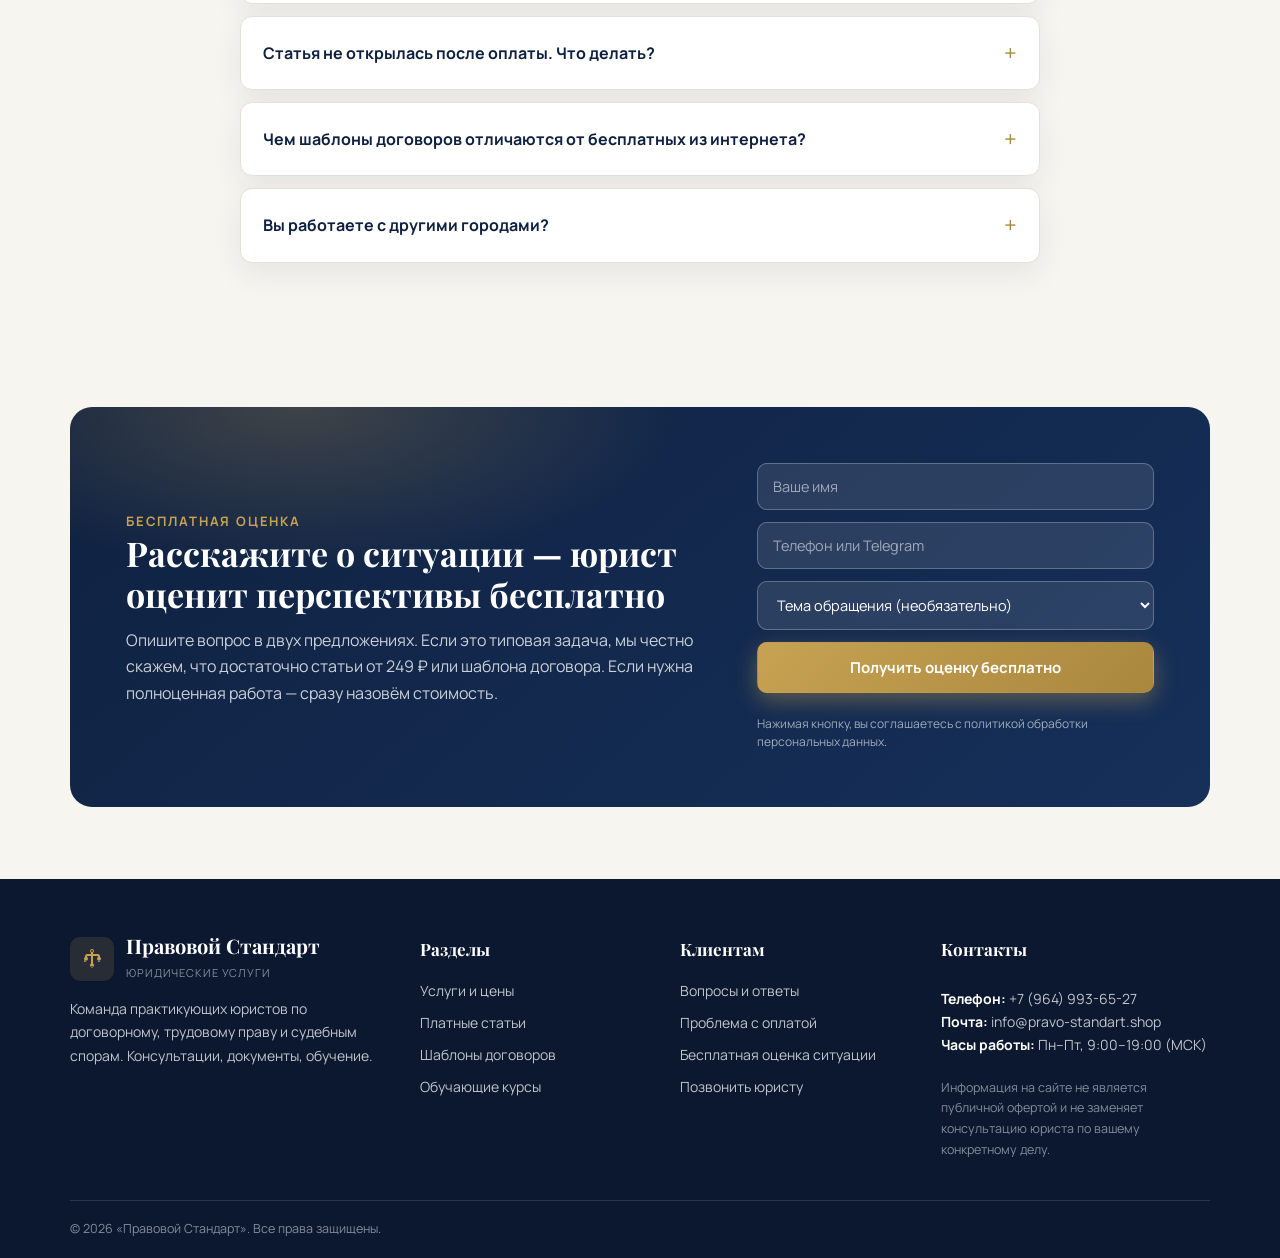
==== commit 0e9f7e68: "Цены шаблонов: договор услуг от 1 049 ₽, аренда от 649 ₽, трудовой от 549 ₽; пересчитан комплект (ст" ====
--- a/index.html
+++ b/index.html
@@ -75,7 +75,7 @@
       <div class="hero__card">
         <h3>Задайте вопрос юристу</h3>
         <p>Ответим в течение 30 минут в рабочее время</p>
-        <form class="hero-form" data-demo-form>
+        <form class="hero-form" data-lead-form>
           <div class="hero-form__row">
             <input type="text" name="name" placeholder="Ваше имя" required>
             <input type="tel" name="phone" placeholder="Телефон или Telegram" required>
@@ -241,7 +241,7 @@
           </div>
           <div class="pay-box">
             <div class="pay-box__row">
-              <div class="pay-box__price"><b>от 590 ₽</b></div>
+              <div class="pay-box__price"><b>от 1 049 ₽</b></div>
               <button class="btn btn--navy btn--sm" data-buy="t-uslugi">Купить</button>
             </div>
             <div class="qr-inline" role="button" tabindex="0">
@@ -259,7 +259,7 @@
           </div>
           <div class="pay-box">
             <div class="pay-box__row">
-              <div class="pay-box__price"><b>от 690 ₽</b></div>
+              <div class="pay-box__price"><b>от 649 ₽</b></div>
               <button class="btn btn--navy btn--sm" data-buy="t-arenda">Купить</button>
             </div>
             <div class="qr-inline" role="button" tabindex="0">
@@ -277,7 +277,7 @@
           </div>
           <div class="pay-box">
             <div class="pay-box__row">
-              <div class="pay-box__price"><b>от 590 ₽</b></div>
+              <div class="pay-box__price"><b>от 549 ₽</b></div>
               <button class="btn btn--navy btn--sm" data-buy="t-trudovoy">Купить</button>
             </div>
             <div class="qr-inline" role="button" tabindex="0">
@@ -295,7 +295,7 @@
           </div>
           <div class="pay-box">
             <div class="pay-box__row">
-              <div class="pay-box__price"><b>от 3 900 ₽</b><s>5 220 ₽</s></div>
+              <div class="pay-box__price"><b>от 3 900 ₽</b><s>6 497 ₽</s></div>
               <button class="btn btn--navy btn--sm" data-buy="t-komplekt">Купить</button>
             </div>
             <div class="qr-inline" role="button" tabindex="0">
@@ -480,7 +480,7 @@
           <h2>Расскажите о ситуации — юрист оценит перспективы бесплатно</h2>
           <p>Опишите вопрос в двух предложениях. Если это типовая задача, мы честно скажем, что достаточно статьи от 249 ₽ или шаблона договора. Если нужна полноценная работа — сразу назовём стоимость.</p>
         </div>
-        <form class="contact-form" data-demo-form>
+        <form class="contact-form" data-lead-form>
           <input type="text" name="name" placeholder="Ваше имя" required>
           <input type="tel" name="phone" placeholder="Телефон или Telegram" required>
           <select name="topic">
